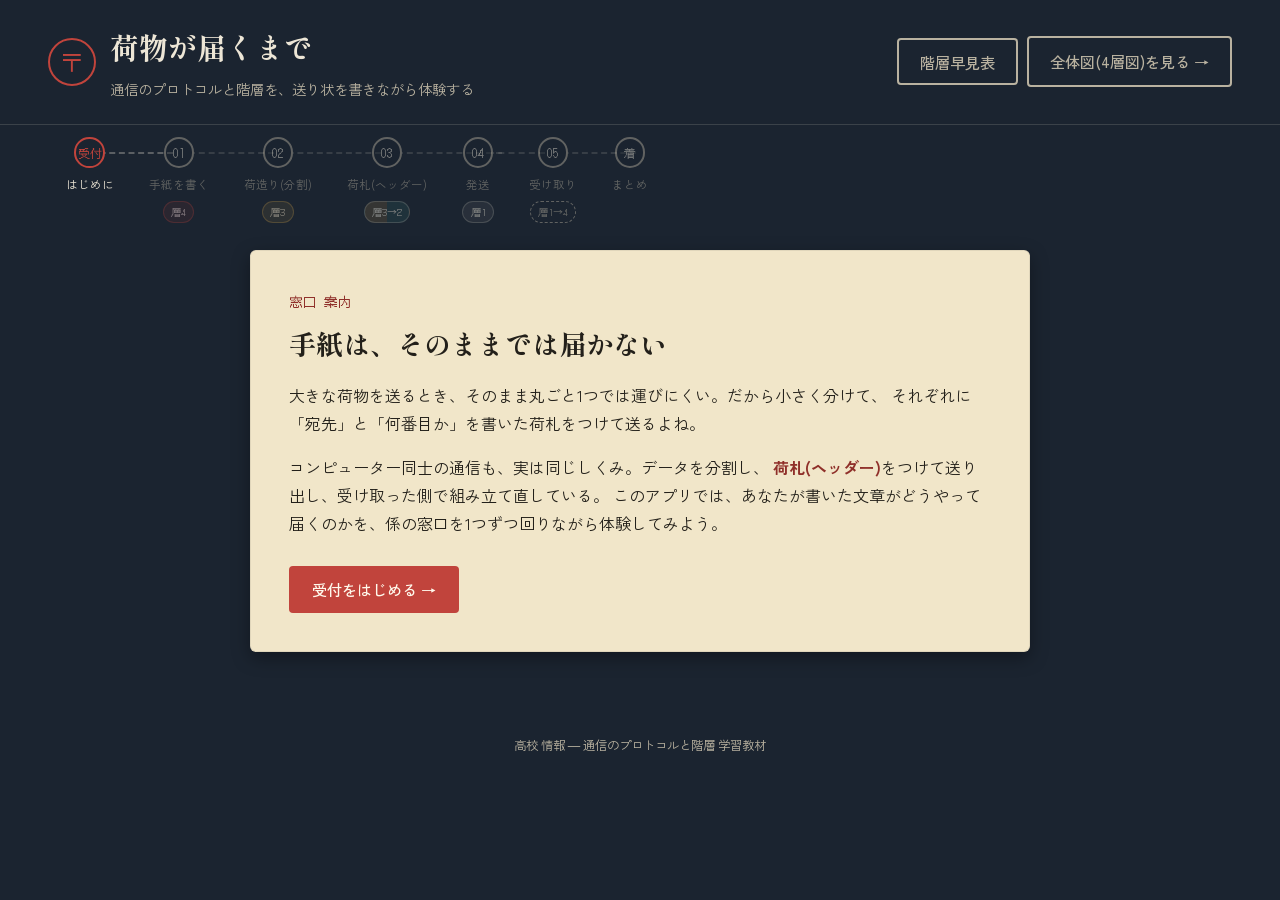
==== index.html @ 987ae879 "Add files via upload" ====
<!DOCTYPE html>
<html lang="ja">
<head>
<meta charset="UTF-8">
<meta name="viewport" content="width=device-width, initial-scale=1.0">
<title>荷物が届くまで ― 通信のプロトコルと階層</title>
<link rel="preconnect" href="https://fonts.googleapis.com">
<link rel="preconnect" href="https://fonts.gstatic.com" crossorigin>
<link href="https://fonts.googleapis.com/css2?family=Shippori+Mincho:wght@500;700&family=Zen+Kaku+Gothic+New:wght@400;500;700&family=DotGothic16&display=swap" rel="stylesheet">
<link rel="stylesheet" href="style.css">
</head>
<body>

<header class="app-header">
  <div class="app-header__title">
    <span class="app-header__mark">〒</span>
    <div>
      <h1>荷物が届くまで</h1>
      <p>通信のプロトコルと階層を、送り状を書きながら体験する</p>
    </div>
  </div>
  <div class="app-header__actions">
    <button id="layerGuideToggle" class="ghost-btn" aria-expanded="false" aria-controls="layerGuide">
      階層早見表
    </button>
    <a class="ghost-btn" href="layers.html">全体図(4層図)を見る →</a>
  </div>
</header>

<nav class="route" aria-label="学習の手順">
  <ol id="routeList">
    <li data-step="0">
      <span class="route__stamp">受付</span><span class="route__label">はじめに</span>
    </li>
    <li data-step="1">
      <span class="route__stamp">01</span><span class="route__label">手紙を書く</span>
      <span class="route__layer" data-layer="app">層4</span>
    </li>
    <li data-step="2">
      <span class="route__stamp">02</span><span class="route__label">荷造り(分割)</span>
      <span class="route__layer" data-layer="transport">層3</span>
    </li>
    <li data-step="3">
      <span class="route__stamp">03</span><span class="route__label">荷札(ヘッダー)</span>
      <span class="route__layer" data-layer="transport-network">層3→2</span>
    </li>
    <li data-step="4">
      <span class="route__stamp">04</span><span class="route__label">発送</span>
      <span class="route__layer" data-layer="physical">層1</span>
    </li>
    <li data-step="5">
      <span class="route__stamp">05</span><span class="route__label">受け取り</span>
      <span class="route__layer" data-layer="all">層1→4</span>
    </li>
    <li data-step="6">
      <span class="route__stamp">着</span><span class="route__label">まとめ</span>
    </li>
  </ol>
</nav>

<aside id="layerGuide" class="layer-guide" hidden>
  <div class="layer-guide__inner">
    <h2>階層早見表</h2>
    <p class="layer-guide__note">荷物は、内側から外側へ向かって4つの係を通っていくよ。</p>
    <ul id="layerGuideList" class="layer-guide__list">
      <li data-layer="app" class="layer-card layer-card--app">
        <span class="layer-card__no">層4</span>
        <span class="layer-card__name">アプリケーション層</span>
        <span class="layer-card__role">送りたい内容(手紙の中身)そのものを用意する</span>
      </li>
      <li data-layer="transport" class="layer-card layer-card--transport">
        <span class="layer-card__no">層3</span>
        <span class="layer-card__name">トランスポート層</span>
        <span class="layer-card__role">分割した荷物に通し番号をつけ、順序を保証する</span>
      </li>
      <li data-layer="network" class="layer-card layer-card--network">
        <span class="layer-card__no">層2</span>
        <span class="layer-card__name">インターネット層</span>
        <span class="layer-card__role">送信元・宛先のIPアドレスを荷札に書く</span>
      </li>
      <li data-layer="physical" class="layer-card layer-card--physical">
        <span class="layer-card__no">層1</span>
        <span class="layer-card__name">ネットワークインターフェース層</span>
        <span class="layer-card__role">荷札付きの荷物を電気信号・電波として実際に運ぶ</span>
      </li>
    </ul>
    <button class="ghost-btn layer-guide__close" id="layerGuideClose">閉じる</button>
  </div>
</aside>

<main id="app">

  <!-- STEP 0 : イントロ -->
  <section class="step" data-step="0">
    <div class="card card--intro">
      <p class="card__eyebrow">窓口 案内</p>
      <h2>手紙は、そのままでは届かない</h2>
      <p>
        大きな荷物を送るとき、そのまま丸ごと1つでは運びにくい。だから小さく分けて、
        それぞれに「宛先」と「何番目か」を書いた荷札をつけて送るよね。
      </p>
      <p>
        コンピューター同士の通信も、実は同じしくみ。データを分割し、
        <strong>荷札(ヘッダー)</strong>をつけて送り出し、受け取った側で組み立て直している。
        このアプリでは、あなたが書いた文章がどうやって届くのかを、係の窓口を1つずつ回りながら体験してみよう。
      </p>
      <div class="step-nav">
        <button class="primary-btn" data-goto="1">受付をはじめる →</button>
      </div>
    </div>
  </section>

  <!-- STEP 1 : 入力 -->
  <section class="step" data-step="1" hidden>
    <div class="card">
      <p class="card__eyebrow">窓口 01 <span class="layer-pill layer-pill--app">層4 アプリケーション層</span></p>
      <h2>送りたい手紙を書こう</h2>
      <p>短い文章を入力してね。この文章がこのあと分割されていくよ。</p>
      <label for="messageInput" class="field-label">送りたい内容</label>
      <textarea id="messageInput" maxlength="120" rows="3" placeholder="例:こんにちは。今日の授業、楽しみにしています。"></textarea>
      <p class="hint" id="charCount">0 文字</p>
      <div class="step-nav">
        <button class="ghost-btn" data-goto="0">← 戻る</button>
        <button class="primary-btn" id="toStep2Btn">荷造りへ進む →</button>
      </div>
    </div>
  </section>

  <!-- STEP 2 : 分割 -->
  <section class="step" data-step="2" hidden>
    <div class="card">
      <p class="card__eyebrow">窓口 02 <span class="layer-pill layer-pill--transport">層3 トランスポート層</span></p>
      <h2>荷造り ― データを分割する</h2>
      <p>
        通信できる回線にも、一度に運べる量に限りがある。だから元のデータは
        いくつかの「パケット」という小包に分けて送られる。この「分割する」作業は
        トランスポート層の仕事だよ。
      </p>
      <label for="chunkSize" class="field-label">
        1つの荷物に入れる文字数:<output id="chunkSizeVal">6</output> 文字
      </label>
      <input type="range" id="chunkSize" min="2" max="12" value="6">
      <p class="hint">数字を変えると、荷物の分け方が変わる様子を見てみよう。</p>

      <div id="originalPreview" class="original-preview" aria-live="polite"></div>
      <div id="packetGrid" class="packet-grid" aria-live="polite"></div>

      <div class="step-nav">
        <button class="ghost-btn" data-goto="1">← 戻る</button>
        <button class="primary-btn" data-goto="3">荷札をつけに進む →</button>
      </div>
    </div>
  </section>

  <!-- STEP 3 : ヘッダー付与 -->
  <section class="step" data-step="3" hidden>
    <div class="card">
      <p class="card__eyebrow">窓口 03 <span id="step3LayerBadge" class="layer-pill layer-pill--transport">層3 トランスポート層</span></p>
      <h2>荷札 ― ヘッダーをつける</h2>
      <p>
        それぞれの荷物に、内側から外側へ順番に荷札(ヘッダー)を重ねていくよ。
        荷札をつける作業も、その荷札の種類によって担当する層が変わる。
        まず<strong>トランスポート層</strong>が通し番号をつけ、次に<strong>インターネット層</strong>がIPアドレスをつける。
      </p>

      <div class="ip-fields">
        <div>
          <label for="srcIp" class="field-label">送信元IPアドレス(自分)</label>
          <input type="text" id="srcIp" value="192.168.1.10">
        </div>
        <div>
          <label for="dstIp" class="field-label">宛先IPアドレス(相手)</label>
          <input type="text" id="dstIp" value="192.168.1.20">
        </div>
      </div>

      <div class="build-demo">
        <p class="field-label">まずは1つ目の荷物で、荷札の重ね方を確認しよう</p>
        <div id="buildStage" class="build-stage"></div>
        <div class="build-controls">
          <button class="secondary-btn" id="wrapStepBtn">次の荷札をつける</button>
          <span id="buildStatus" class="hint"></span>
        </div>
      </div>

      <div id="allPacketsWrap" class="all-packets" hidden>
        <p class="field-label">残りの荷物にも、同じルールで荷札がついたよ</p>
        <div id="allPacketsGrid" class="packet-grid packet-grid--sealed"></div>
      </div>

      <div class="step-nav">
        <button class="ghost-btn" data-goto="2">← 戻る</button>
        <button class="primary-btn" id="toStep4Btn" disabled>発送窓口へ進む →</button>
      </div>
    </div>
  </section>

  <!-- STEP 4 : 送信 -->
  <section class="step" data-step="4" hidden>
    <div class="card">
      <p class="card__eyebrow">窓口 04 <span class="layer-pill layer-pill--physical">層1 ネットワークインターフェース層</span></p>
      <h2>発送 ― ネットワークへ送り出す</h2>
      <p>
        荷札のついた荷物は、ネットワークインターフェース層によって電気信号や電波として
        ケーブルや無線に乗せられる。通り道は1本とは限らず、荷物ごとに届く速さが変わることもある。
      </p>

      <label class="toggle">
        <input type="checkbox" id="shuffleToggle" checked>
        <span>実際の通信のように、届く順番をバラバラにする</span>
      </label>

      <div class="transit">
        <div class="transit__node transit__node--sender">
          <span class="transit__label">送信側</span>
          <span class="transit__ip" id="senderIpLabel">192.168.1.10</span>
        </div>
        <div class="transit__track" id="transitTrack"></div>
        <div class="transit__node transit__node--receiver">
          <span class="transit__label">受信側</span>
          <span class="transit__ip" id="receiverIpLabel">192.168.1.20</span>
        </div>
      </div>

      <p class="hint">受信側に届いた荷物は消えずに、そのままトラックの右端に残るよ。</p>
      <div id="arrivalOrderBox" class="arrival-order" hidden>
        <span class="field-label" style="margin:0;">到着した順番:</span>
        <span id="arrivalOrderText" class="arrival-order__text"></span>
      </div>

      <div class="step-nav">
        <button class="ghost-btn" data-goto="3">← 戻る</button>
        <button class="secondary-btn" id="sendBtn">荷物を送り出す</button>
        <button class="primary-btn" id="toStep5Btn" disabled>受け取り窓口へ進む →</button>
      </div>
    </div>
  </section>

  <!-- STEP 5 : 受信・復元 -->
  <section class="step" data-step="5" hidden>
    <div class="card">
      <p class="card__eyebrow">窓口 05 <span class="layer-pill layer-pill--all">層1→層4 を逆にたどる</span></p>
      <h2>受け取り ― 荷札をはがして組み立てる</h2>
      <p>
        届いた荷物は、送られてきた順とは限らない。荷札を外側からはがして中身を確かめ、
        「通し番号」を見て正しい順番に並べ替えてから、最後に中身をつなげよう。
        受け取る側は、送るときと<strong>逆の順番</strong>で層を1つずつ通っていくよ。
      </p>

      <ol class="layer-flow">
        <li class="layer-flow__item" data-layer="physical">
          <span class="layer-flow__no">①</span>
          <span class="layer-pill layer-pill--physical">層1 ネットワークインターフェース層</span>
          <span class="layer-flow__desc">電気信号・電波を受信する</span>
        </li>
        <li class="layer-flow__item" data-layer="network">
          <span class="layer-flow__no">②</span>
          <span class="layer-pill layer-pill--network">層2 インターネット層</span>
          <span class="layer-flow__desc">荷札をはがしてIPアドレスを確認する(自分宛か確かめる)</span>
        </li>
        <li class="layer-flow__item" data-layer="transport">
          <span class="layer-flow__no">③</span>
          <span class="layer-pill layer-pill--transport">層3 トランスポート層</span>
          <span class="layer-flow__desc">荷札をはがして通し番号を確認し、正しい順に並べ替える</span>
        </li>
        <li class="layer-flow__item" data-layer="app">
          <span class="layer-flow__no">④</span>
          <span class="layer-pill layer-pill--app">層4 アプリケーション層</span>
          <span class="layer-flow__desc">中身のデータを受け取る</span>
        </li>
      </ol>

      <p class="hint">荷物をクリックすると、荷札が1枚ずつはがれていくよ(②→③の順)。</p>

      <div id="inboxGrid" class="packet-grid packet-grid--inbox"></div>

      <div class="step-nav step-nav--wrap">
        <button class="ghost-btn" data-goto="4">← 戻る</button>
        <button class="secondary-btn" id="peelAllBtn">全部の荷札をはがす</button>
        <button class="secondary-btn" id="sortBtn" disabled>通し番号順に並べ替える</button>
      </div>
      <p class="hint">
        「通し番号順に並べ替える」のは
        <span class="layer-pill layer-pill--transport">層3 トランスポート層</span>
        の仕事だよ。
      </p>

      <div id="reassembled" class="reassembled" hidden>
        <p class="field-label">組み立てられた内容</p>
        <p id="reassembledText" class="reassembled__text"></p>
        <p id="reassembledCheck" class="reassembled__check"></p>
      </div>

      <div class="step-nav">
        <button class="primary-btn" id="toStep6Btn" disabled>まとめへ進む →</button>
      </div>
    </div>
  </section>

  <!-- STEP 6 : まとめ・クイズ -->
  <section class="step" data-step="6" hidden>
    <div class="card">
      <p class="card__eyebrow">窓口 着</p>
      <h2>まとめ ― 階層の役割をふりかえる</h2>

      <table class="summary-table">
        <thead>
          <tr><th>層</th><th>名前</th><th>この体験での役割</th></tr>
        </thead>
        <tbody>
          <tr><td>層4</td><td>アプリケーション層</td><td>送りたい内容そのものを用意する</td></tr>
          <tr><td>層3</td><td>トランスポート層</td><td>分割した荷物に通し番号をつけ、順序を保証する</td></tr>
          <tr><td>層2</td><td>インターネット層</td><td>送信元・宛先のIPアドレスを荷札に書く</td></tr>
          <tr><td>層1</td><td>ネットワークインターフェース層</td><td>荷札付きの荷物を電気信号・電波として実際に運ぶ</td></tr>
        </tbody>
      </table>

      <h3 class="quiz-heading">確認クイズ</h3>
      <div id="quiz" class="quiz"></div>
      <p id="quizScore" class="hint"></p>

      <div class="step-nav">
        <button class="ghost-btn" data-goto="0" id="restartBtn">もう一度はじめから体験する</button>
      </div>
    </div>
  </section>

</main>

<footer class="app-footer">
  <p>高校 情報 ― 通信のプロトコルと階層 学習教材</p>
</footer>

<script src="script.js"></script>
</body>
</html>
---- style.css ----
/* ===========================================================
   トークン
   =========================================================== */
:root {
  --bg-void: #1b2430;
  --bg-void-soft: #232f3f;
  --surface-paper: #f1e6c9;
  --surface-paper-dim: #e6d8b3;
  --ink: #23201a;
  --ink-soft: #5b5140;
  --accent-stamp: #c1443c;
  --accent-stamp-dark: #8f2f29;
  --accent-teal: #3e8e82;
  --accent-teal-dark: #2b655c;
  --accent-gold: #d2a44c;
  --text-light: #ede6d6;
  --text-light-dim: #b9b2a0;

  --font-display: "Shippori Mincho", serif;
  --font-body: "Zen Kaku Gothic New", sans-serif;
  --font-data: "DotGothic16", monospace;

  --radius-paper: 6px;
  --shadow-paper: 0 6px 18px rgba(0, 0, 0, 0.35);
}

@media (prefers-reduced-motion: reduce) {
  *, *::before, *::after {
    animation-duration: 0.001ms !important;
    animation-iteration-count: 1 !important;
    transition-duration: 0.001ms !important;
  }
}

* { box-sizing: border-box; }

html, body {
  margin: 0;
  padding: 0;
  background: var(--bg-void);
  color: var(--text-light);
  font-family: var(--font-body);
  line-height: 1.75;
}

h1, h2, h3 {
  font-family: var(--font-display);
  font-weight: 700;
  margin: 0 0 0.5em;
  color: var(--ink);
}

p { margin: 0 0 1em; }

button {
  font-family: var(--font-body);
  cursor: pointer;
}

button:focus-visible,
input:focus-visible,
textarea:focus-visible,
a:focus-visible {
  outline: 3px solid var(--accent-gold);
  outline-offset: 2px;
}

/* ===========================================================
   ヘッダー
   =========================================================== */
.app-header {
  display: flex;
  align-items: center;
  justify-content: space-between;
  gap: 1rem;
  padding: 1.4rem clamp(1rem, 4vw, 3rem);
  border-bottom: 1px solid rgba(237, 230, 214, 0.15);
}

.app-header__title {
  display: flex;
  align-items: center;
  gap: 0.9rem;
}

.app-header__mark {
  display: grid;
  place-items: center;
  width: 3rem;
  height: 3rem;
  border: 2px solid var(--accent-stamp);
  border-radius: 50%;
  color: var(--accent-stamp);
  font-size: 1.5rem;
  font-family: var(--font-display);
  flex-shrink: 0;
}

.app-header h1 {
  color: var(--text-light);
  font-size: clamp(1.3rem, 2.6vw, 1.8rem);
  margin: 0;
}

.app-header__title p {
  margin: 0.2rem 0 0;
  color: var(--text-light-dim);
  font-size: 0.9rem;
}

/* ===========================================================
   ルート(進行状況)
   =========================================================== */
.route {
  padding: 0.8rem clamp(1rem, 4vw, 3rem) 1.2rem;
  overflow-x: auto;
}

.route ol {
  display: flex;
  list-style: none;
  margin: 0;
  padding: 0;
  gap: 0;
  min-width: max-content;
  position: relative;
}

.route li {
  display: flex;
  flex-direction: column;
  align-items: center;
  gap: 0.4rem;
  padding: 0 1.1rem;
  position: relative;
  opacity: 0.45;
}

.route li:not(:last-child)::after {
  content: "";
  position: absolute;
  top: 0.9rem;
  left: 50%;
  width: 100%;
  border-top: 2px dashed rgba(237, 230, 214, 0.3);
  z-index: 0;
}

.route li.is-current,
.route li.is-done {
  opacity: 1;
}

.route__stamp {
  display: grid;
  place-items: center;
  width: 1.9rem;
  height: 1.9rem;
  border-radius: 50%;
  border: 2px solid var(--text-light-dim);
  font-family: var(--font-data);
  font-size: 0.75rem;
  background: var(--bg-void);
  z-index: 1;
}

.route li.is-current .route__stamp {
  border-color: var(--accent-stamp);
  color: var(--accent-stamp);
}

.route li.is-done .route__stamp {
  border-color: var(--accent-teal);
  color: var(--accent-teal);
  background: var(--bg-void-soft);
}

.route__label {
  font-size: 0.72rem;
  white-space: nowrap;
  color: var(--text-light-dim);
}

.route li.is-current .route__label { color: var(--text-light); }

/* 窓口 ⇔ 層 の対応ピル(進行状況バー用) */
.route__layer {
  font-family: var(--font-data);
  font-size: 0.62rem;
  padding: 0.1rem 0.45rem;
  border-radius: 999px;
  white-space: nowrap;
  border: 1px solid transparent;
  z-index: 1;
}

.route__layer[data-layer="app"] {
  background: rgba(193, 68, 60, 0.22);
  border-color: rgba(193, 68, 60, 0.6);
  color: #f3d3d0;
}
.route__layer[data-layer="transport"] {
  background: rgba(210, 164, 76, 0.22);
  border-color: rgba(210, 164, 76, 0.6);
  color: #f6e6c6;
}
.route__layer[data-layer="network"] {
  background: rgba(62, 142, 130, 0.25);
  border-color: rgba(62, 142, 130, 0.6);
  color: #cfe9e3;
}
.route__layer[data-layer="physical"] {
  background: rgba(237, 230, 214, 0.14);
  border-color: rgba(237, 230, 214, 0.4);
  color: var(--text-light);
}
.route__layer[data-layer="transport-network"] {
  background: linear-gradient(90deg, rgba(210, 164, 76, 0.32) 50%, rgba(62, 142, 130, 0.32) 50%);
  border-color: rgba(237, 230, 214, 0.4);
  color: var(--text-light);
}
.route__layer[data-layer="all"] {
  background: transparent;
  border: 1px dashed var(--text-light-dim);
  color: var(--text-light-dim);
}

/* ===========================================================
   カード(紙)
   =========================================================== */
main { padding: 0.5rem clamp(1rem, 4vw, 3rem) 4rem; }

.card {
  background: var(--surface-paper);
  color: var(--ink);
  border-radius: var(--radius-paper);
  box-shadow: var(--shadow-paper);
  padding: clamp(1.4rem, 4vw, 2.4rem);
  max-width: 780px;
  margin: 0 auto;
  border: 1px solid rgba(35, 32, 26, 0.08);
}

.card--intro { text-align: left; }

.card__eyebrow {
  font-family: var(--font-data);
  color: var(--accent-stamp-dark);
  font-size: 0.85rem;
  margin-bottom: 0.4rem;
  display: flex;
  align-items: center;
  gap: 0.6rem;
  flex-wrap: wrap;
}

/* 層バッジ(紙のカード上で使う、はっきりした色) */
.layer-pill {
  display: inline-flex;
  align-items: center;
  font-family: var(--font-data);
  font-size: 0.7rem;
  padding: 0.2rem 0.6rem;
  border-radius: 999px;
  color: #fff9ec;
  white-space: nowrap;
}

.layer-pill--app { background: var(--accent-stamp-dark); }
.layer-pill--transport { background: var(--accent-gold); color: var(--ink); }
.layer-pill--network { background: var(--accent-teal-dark); }
.layer-pill--physical { background: var(--ink-soft); }
.layer-pill--all {
  background: transparent;
  border: 1.5px dashed var(--ink-soft);
  color: var(--ink-soft);
}

.card h2 { font-size: clamp(1.3rem, 3vw, 1.7rem); }

.card strong { color: var(--accent-stamp-dark); }

/* ===========================================================
   フォーム部品
   =========================================================== */
.field-label {
  display: block;
  font-weight: 500;
  margin: 1.1rem 0 0.4rem;
}

textarea, input[type="text"] {
  width: 100%;
  font-family: var(--font-body);
  font-size: 1rem;
  padding: 0.7rem 0.9rem;
  border-radius: 4px;
  border: 1.5px solid var(--ink-soft);
  background: #fffdf6;
  color: var(--ink);
  resize: vertical;
}

input[type="range"] {
  width: 100%;
  accent-color: var(--accent-stamp);
}

.hint {
  font-size: 0.85rem;
  color: var(--ink-soft);
  margin: 0.4rem 0 0;
}

.ip-fields {
  display: grid;
  grid-template-columns: 1fr 1fr;
  gap: 1rem;
}

@media (max-width: 560px) {
  .ip-fields { grid-template-columns: 1fr; }
}

.toggle {
  display: flex;
  align-items: center;
  gap: 0.6rem;
  font-size: 0.95rem;
  margin: 1rem 0;
  cursor: pointer;
}

.toggle input { width: 1.15rem; height: 1.15rem; accent-color: var(--accent-teal); }

/* ===========================================================
   ボタン
   =========================================================== */
.step-nav {
  display: flex;
  gap: 0.7rem;
  margin-top: 1.8rem;
  flex-wrap: wrap;
}

.step-nav--wrap { margin-top: 1.2rem; }

.primary-btn, .secondary-btn, .ghost-btn {
  border-radius: 4px;
  padding: 0.65rem 1.3rem;
  font-size: 0.95rem;
  font-weight: 500;
  border: 2px solid transparent;
  transition: transform 0.12s ease, background 0.15s ease;
}

.primary-btn {
  background: var(--accent-stamp);
  color: #fff9ec;
}
.primary-btn:hover:not(:disabled) { background: var(--accent-stamp-dark); }

.secondary-btn {
  background: var(--accent-teal);
  color: #fff9ec;
}
.secondary-btn:hover:not(:disabled) { background: var(--accent-teal-dark); }

.ghost-btn {
  background: transparent;
  border-color: currentColor;
  color: var(--ink-soft);
}
.card .ghost-btn { color: var(--ink-soft); }
.app-header__actions {
  display: flex;
  align-items: center;
  gap: 0.6rem;
  flex-wrap: wrap;
}

a.ghost-btn {
  display: inline-block;
  text-decoration: none;
}

.app-header .ghost-btn { color: var(--text-light-dim); }
.ghost-btn:hover { color: var(--ink); border-color: var(--ink); }

button:disabled {
  opacity: 0.4;
  cursor: not-allowed;
}

button:active:not(:disabled) { transform: translateY(1px); }

/* ===========================================================
   分割プレビュー
   =========================================================== */
.original-preview {
  font-family: var(--font-data);
  background: #fffdf6;
  border: 1.5px dashed var(--ink-soft);
  border-radius: 4px;
  padding: 0.8rem;
  margin: 1rem 0;
  word-break: break-all;
  font-size: 1.05rem;
}

.packet-grid {
  display: flex;
  flex-wrap: wrap;
  gap: 0.8rem;
  margin: 1rem 0;
}

.packet-chip {
  font-family: var(--font-data);
  background: #fffdf6;
  border: 1.5px solid var(--accent-teal-dark);
  color: var(--ink);
  border-radius: 4px;
  padding: 0.5rem 0.7rem;
  font-size: 0.95rem;
  min-width: 3.5rem;
  text-align: center;
  position: relative;
}

.packet-chip__no {
  display: block;
  font-size: 0.68rem;
  color: var(--accent-teal-dark);
  margin-bottom: 0.2rem;
}

/* ===========================================================
   荷札(ヘッダー)の入れ子構造
   =========================================================== */
.parcel {
  border-radius: 6px;
  padding: 0.8rem;
  position: relative;
  transition: padding 0.25s ease, background 0.25s ease;
}

.parcel__tag {
  display: inline-block;
  font-family: var(--font-data);
  font-size: 0.72rem;
  padding: 0.15rem 0.5rem;
  border-radius: 3px;
  margin-bottom: 0.4rem;
  color: #fff9ec;
}

.parcel__body { font-size: 0.9rem; }

.parcel--network {
  background: #d9e6e4;
  border: 2px dashed var(--accent-teal-dark);
}
.parcel--network > .parcel__tag { background: var(--accent-teal-dark); }

.parcel--transport {
  background: #ecdcc2;
  border: 2px dashed var(--accent-gold);
  margin-top: 0.5rem;
}
.parcel--transport > .parcel__tag { background: var(--accent-gold); color: var(--ink); }

.parcel--data {
  background: #fffdf6;
  border: 2px solid var(--accent-stamp-dark);
  margin-top: 0.5rem;
  font-family: var(--font-data);
  clip-path: polygon(
    0 8px, 8px 0, calc(100% - 8px) 0, 100% 8px,
    100% calc(100% - 8px), calc(100% - 8px) 100%,
    8px 100%, 0 calc(100% - 8px)
  );
}
.parcel--data > .parcel__tag { background: var(--accent-stamp-dark); }

.build-stage { max-width: 320px; }

.build-controls {
  display: flex;
  align-items: center;
  gap: 0.9rem;
  margin-top: 0.8rem;
  flex-wrap: wrap;
}

.all-packets { margin-top: 1.6rem; }

.packet-grid--sealed .parcel { max-width: 220px; }

/* ===========================================================
   送信アニメーション(発送窓口)
   =========================================================== */
.transit {
  display: grid;
  grid-template-columns: auto 1fr auto;
  align-items: center;
  gap: 0.8rem;
  margin: 1.4rem 0;
}

.transit__node {
  display: flex;
  flex-direction: column;
  align-items: center;
  gap: 0.2rem;
  font-size: 0.8rem;
  color: var(--ink-soft);
}

.transit__label { font-weight: 700; color: var(--ink); }
.transit__ip { font-family: var(--font-data); }

.transit__track {
  position: relative;
  height: 90px;
  background: repeating-linear-gradient(
    to right, transparent 0 14px, rgba(35,32,26,0.15) 14px 16px
  );
  border-top: 2px solid var(--ink-soft);
  border-bottom: 2px solid var(--ink-soft);
  overflow: hidden;
  border-radius: 4px;
}

.envelope {
  position: absolute;
  top: 50%;
  left: 0;
  width: 42px;
  height: 28px;
  transform: translate(-46px, -50%);
  background: var(--accent-stamp);
  border-radius: 3px;
  font-family: var(--font-data);
  color: #fff9ec;
  font-size: 0.58rem;
  line-height: 1.15;
  display: grid;
  place-items: center;
  text-align: center;
  white-space: pre;
}

.envelope.is-flying {
  animation-name: flyAcross;
  animation-timing-function: linear;
  animation-fill-mode: forwards;
}

.envelope.has-arrived {
  background: var(--accent-teal-dark);
  box-shadow: 0 0 0 2px var(--accent-gold);
  z-index: 2;
}

@keyframes flyAcross {
  from { left: 0; }
  to { left: 100%; }
}

/* ===========================================================
   層の流れ図(受け取り窓口の案内)
   =========================================================== */
.layer-flow {
  list-style: none;
  margin: 1rem 0;
  padding: 0;
  display: flex;
  flex-direction: column;
  gap: 0.55rem;
  border-left: 3px dashed var(--ink-soft);
  padding-left: 1rem;
}

.layer-flow__item {
  display: flex;
  align-items: center;
  gap: 0.6rem;
  flex-wrap: wrap;
  font-size: 0.88rem;
}

.layer-flow__no {
  font-family: var(--font-data);
  color: var(--ink-soft);
  flex-shrink: 0;
}

.layer-flow__desc { color: var(--ink-soft); }

/* ===========================================================
   到着順の記録(発送窓口)
   =========================================================== */
.arrival-order {
  margin-top: 0.6rem;
  font-size: 0.85rem;
}

.arrival-order__text {
  font-family: var(--font-data);
  color: var(--ink-soft);
  margin-left: 0.4rem;
}

/* ===========================================================
   受信トレイ(受け取り窓口)
   =========================================================== */
.packet-grid--inbox .inbox-item {
  flex: 1 1 210px;
  max-width: 240px;
}

.packet-grid--inbox .parcel {
  cursor: pointer;
}

.parcel--sealed {
  background: var(--bg-void-soft);
  border: 2px solid var(--text-light-dim);
  color: var(--text-light);
  display: grid;
  place-items: center;
  min-height: 70px;
  font-family: var(--font-data);
}

.parcel--sealed .parcel__tag {
  background: var(--text-light-dim);
  color: var(--ink);
}

.reassembled {
  margin-top: 1.6rem;
  padding: 1rem;
  background: #fffdf6;
  border: 1.5px dashed var(--accent-stamp-dark);
  border-radius: 4px;
}

.reassembled__text {
  font-family: var(--font-data);
  font-size: 1.1rem;
  word-break: break-all;
}

.reassembled__check { font-weight: 700; }
.reassembled__check.is-ok { color: var(--accent-teal-dark); }
.reassembled__check.is-ng { color: var(--accent-stamp-dark); }

/* ===========================================================
   まとめ・クイズ
   =========================================================== */
.summary-table {
  width: 100%;
  border-collapse: collapse;
  margin: 1rem 0 1.8rem;
  font-size: 0.9rem;
}

.summary-table th, .summary-table td {
  border-bottom: 1px solid rgba(35, 32, 26, 0.2);
  padding: 0.6rem 0.5rem;
  text-align: left;
}

.summary-table th { font-family: var(--font-data); color: var(--ink-soft); }

.quiz-heading { margin-top: 0.5rem; }

.quiz-item {
  margin-bottom: 1.6rem;
  padding-bottom: 1.2rem;
  border-bottom: 1px dashed rgba(35, 32, 26, 0.2);
}

.quiz-item p { font-weight: 500; }

.quiz-options {
  display: flex;
  flex-direction: column;
  gap: 0.5rem;
}

.quiz-option {
  text-align: left;
  background: #fffdf6;
  border: 1.5px solid var(--ink-soft);
  border-radius: 4px;
  padding: 0.6rem 0.8rem;
  color: var(--ink);
}

.quiz-option:hover:not(:disabled) { border-color: var(--accent-stamp); }
.quiz-option.is-correct { background: #dcefe9; border-color: var(--accent-teal-dark); }
.quiz-option.is-wrong { background: #f4dcd9; border-color: var(--accent-stamp-dark); }

.quiz-feedback {
  margin-top: 0.5rem;
  font-size: 0.9rem;
}

/* ===========================================================
   階層早見表(ドロワー)
   =========================================================== */
.layer-guide {
  position: fixed;
  top: 0;
  right: 0;
  height: 100vh;
  width: min(320px, 88vw);
  background: var(--bg-void-soft);
  border-left: 1px solid rgba(237, 230, 214, 0.2);
  box-shadow: -8px 0 24px rgba(0, 0, 0, 0.4);
  z-index: 20;
  overflow-y: auto;
}

.layer-guide__inner { padding: 1.4rem; }
.layer-guide h2 { color: var(--text-light); font-size: 1.2rem; }
.layer-guide__note { color: var(--text-light-dim); font-size: 0.85rem; }

.layer-guide__list {
  list-style: none;
  padding: 0;
  margin: 1rem 0;
  display: flex;
  flex-direction: column;
  gap: 0.7rem;
}

.layer-card {
  border-radius: 5px;
  padding: 0.7rem 0.8rem;
  display: flex;
  flex-direction: column;
  gap: 0.15rem;
  border: 2px solid transparent;
  transition: border-color 0.2s ease, transform 0.2s ease;
}

.layer-card__no {
  font-family: var(--font-data);
  font-size: 0.72rem;
  color: var(--text-light-dim);
}

.layer-card__name { font-weight: 700; color: var(--text-light); }
.layer-card__role { font-size: 0.82rem; color: var(--text-light-dim); }

.layer-card--app { background: rgba(193, 68, 60, 0.18); }
.layer-card--transport { background: rgba(210, 164, 76, 0.18); }
.layer-card--network { background: rgba(62, 142, 130, 0.18); }
.layer-card--physical { background: rgba(237, 230, 214, 0.1); }

.layer-card.is-active {
  border-color: var(--accent-gold);
  transform: translateX(-4px);
}

.layer-guide__close { margin-top: 0.5rem; }

/* ===========================================================
   フッター
   =========================================================== */
.app-footer {
  text-align: center;
  padding: 1.2rem;
  color: var(--text-light-dim);
  font-size: 0.78rem;
}

/* step の表示切替 */
.step[hidden] { display: none; }
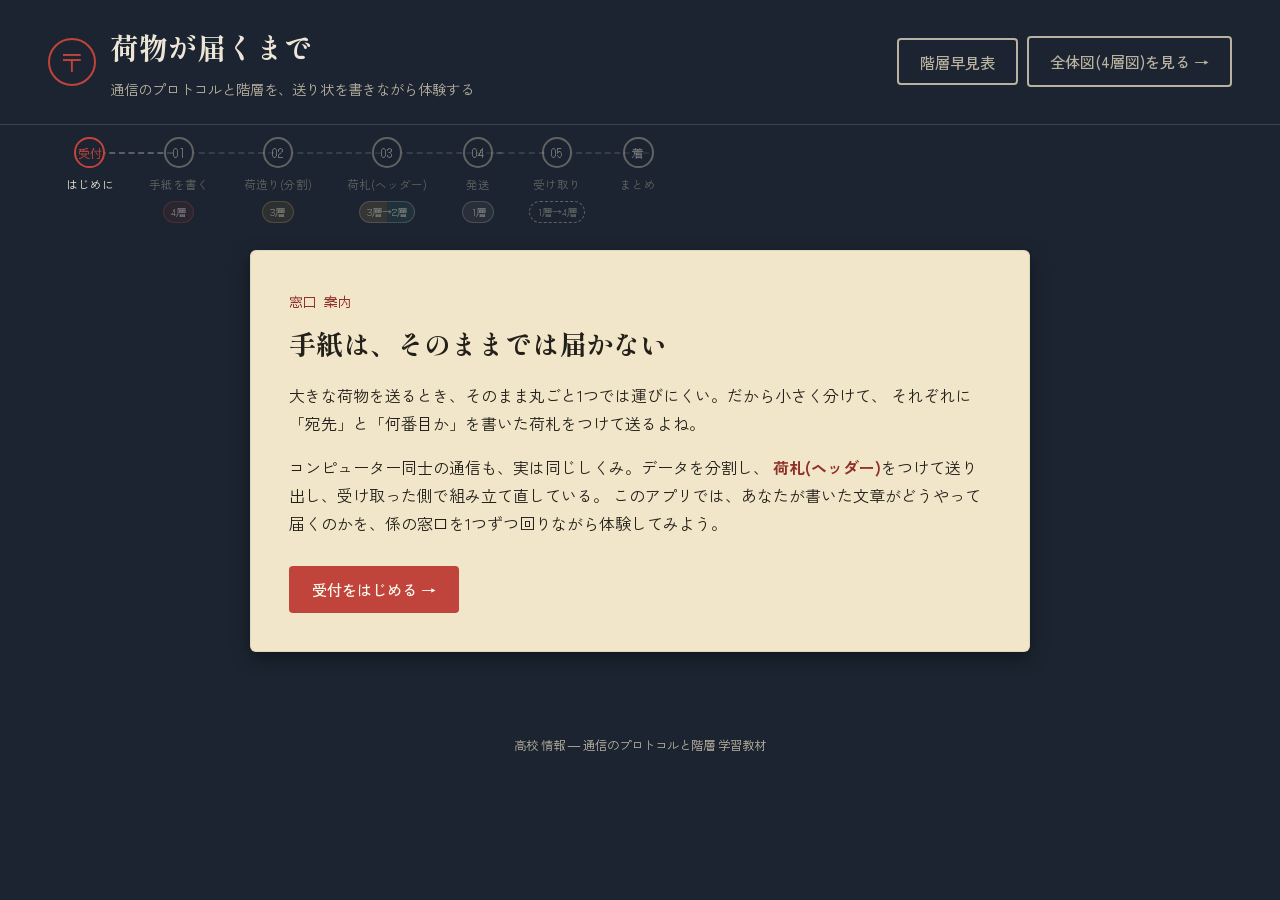
==== commit 096a26c2: "Add files via upload" ====
--- a/index.html
+++ b/index.html
@@ -34,23 +34,23 @@
     </li>
     <li data-step="1">
       <span class="route__stamp">01</span><span class="route__label">手紙を書く</span>
-      <span class="route__layer" data-layer="app">層4</span>
+      <span class="route__layer" data-layer="app">4層</span>
     </li>
     <li data-step="2">
       <span class="route__stamp">02</span><span class="route__label">荷造り(分割)</span>
-      <span class="route__layer" data-layer="transport">層3</span>
+      <span class="route__layer" data-layer="transport">3層</span>
     </li>
     <li data-step="3">
       <span class="route__stamp">03</span><span class="route__label">荷札(ヘッダー)</span>
-      <span class="route__layer" data-layer="transport-network">層3→2</span>
+      <span class="route__layer" data-layer="transport-network">3層→2層</span>
     </li>
     <li data-step="4">
       <span class="route__stamp">04</span><span class="route__label">発送</span>
-      <span class="route__layer" data-layer="physical">層1</span>
+      <span class="route__layer" data-layer="physical">1層</span>
     </li>
     <li data-step="5">
       <span class="route__stamp">05</span><span class="route__label">受け取り</span>
-      <span class="route__layer" data-layer="all">層1→4</span>
+      <span class="route__layer" data-layer="all">1層→4層</span>
     </li>
     <li data-step="6">
       <span class="route__stamp">着</span><span class="route__label">まとめ</span>
@@ -64,22 +64,22 @@
     <p class="layer-guide__note">荷物は、内側から外側へ向かって4つの係を通っていくよ。</p>
     <ul id="layerGuideList" class="layer-guide__list">
       <li data-layer="app" class="layer-card layer-card--app">
-        <span class="layer-card__no">層4</span>
+        <span class="layer-card__no">4層</span>
         <span class="layer-card__name">アプリケーション層</span>
         <span class="layer-card__role">送りたい内容(手紙の中身)そのものを用意する</span>
       </li>
       <li data-layer="transport" class="layer-card layer-card--transport">
-        <span class="layer-card__no">層3</span>
+        <span class="layer-card__no">3層</span>
         <span class="layer-card__name">トランスポート層</span>
         <span class="layer-card__role">分割した荷物に通し番号をつけ、順序を保証する</span>
       </li>
       <li data-layer="network" class="layer-card layer-card--network">
-        <span class="layer-card__no">層2</span>
+        <span class="layer-card__no">2層</span>
         <span class="layer-card__name">インターネット層</span>
         <span class="layer-card__role">送信元・宛先のIPアドレスを荷札に書く</span>
       </li>
       <li data-layer="physical" class="layer-card layer-card--physical">
-        <span class="layer-card__no">層1</span>
+        <span class="layer-card__no">1層</span>
         <span class="layer-card__name">ネットワークインターフェース層</span>
         <span class="layer-card__role">荷札付きの荷物を電気信号・電波として実際に運ぶ</span>
       </li>
@@ -113,7 +113,7 @@
   <!-- STEP 1 : 入力 -->
   <section class="step" data-step="1" hidden>
     <div class="card">
-      <p class="card__eyebrow">窓口 01 <span class="layer-pill layer-pill--app">層4 アプリケーション層</span></p>
+      <p class="card__eyebrow">窓口 01 <span class="layer-pill layer-pill--app">4層 アプリケーション層</span></p>
       <h2>送りたい手紙を書こう</h2>
       <p>短い文章を入力してね。この文章がこのあと分割されていくよ。</p>
       <label for="messageInput" class="field-label">送りたい内容</label>
@@ -129,7 +129,7 @@
   <!-- STEP 2 : 分割 -->
   <section class="step" data-step="2" hidden>
     <div class="card">
-      <p class="card__eyebrow">窓口 02 <span class="layer-pill layer-pill--transport">層3 トランスポート層</span></p>
+      <p class="card__eyebrow">窓口 02 <span class="layer-pill layer-pill--transport">3層 トランスポート層</span></p>
       <h2>荷造り ― データを分割する</h2>
       <p>
         通信できる回線にも、一度に運べる量に限りがある。だから元のデータは
@@ -155,7 +155,7 @@
   <!-- STEP 3 : ヘッダー付与 -->
   <section class="step" data-step="3" hidden>
     <div class="card">
-      <p class="card__eyebrow">窓口 03 <span id="step3LayerBadge" class="layer-pill layer-pill--transport">層3 トランスポート層</span></p>
+      <p class="card__eyebrow">窓口 03 <span id="step3LayerBadge" class="layer-pill layer-pill--transport">3層 トランスポート層</span></p>
       <h2>荷札 ― ヘッダーをつける</h2>
       <p>
         それぞれの荷物に、内側から外側へ順番に荷札(ヘッダー)を重ねていくよ。
@@ -198,7 +198,7 @@
   <!-- STEP 4 : 送信 -->
   <section class="step" data-step="4" hidden>
     <div class="card">
-      <p class="card__eyebrow">窓口 04 <span class="layer-pill layer-pill--physical">層1 ネットワークインターフェース層</span></p>
+      <p class="card__eyebrow">窓口 04 <span class="layer-pill layer-pill--physical">1層 ネットワークインターフェース層</span></p>
       <h2>発送 ― ネットワークへ送り出す</h2>
       <p>
         荷札のついた荷物は、ネットワークインターフェース層によって電気信号や電波として
@@ -239,7 +239,7 @@
   <!-- STEP 5 : 受信・復元 -->
   <section class="step" data-step="5" hidden>
     <div class="card">
-      <p class="card__eyebrow">窓口 05 <span class="layer-pill layer-pill--all">層1→層4 を逆にたどる</span></p>
+      <p class="card__eyebrow">窓口 05 <span class="layer-pill layer-pill--all">1層→4層 を逆にたどる</span></p>
       <h2>受け取り ― 荷札をはがして組み立てる</h2>
       <p>
         届いた荷物は、送られてきた順とは限らない。荷札を外側からはがして中身を確かめ、
@@ -250,22 +250,22 @@
       <ol class="layer-flow">
         <li class="layer-flow__item" data-layer="physical">
           <span class="layer-flow__no">①</span>
-          <span class="layer-pill layer-pill--physical">層1 ネットワークインターフェース層</span>
+          <span class="layer-pill layer-pill--physical">1層 ネットワークインターフェース層</span>
           <span class="layer-flow__desc">電気信号・電波を受信する</span>
         </li>
         <li class="layer-flow__item" data-layer="network">
           <span class="layer-flow__no">②</span>
-          <span class="layer-pill layer-pill--network">層2 インターネット層</span>
+          <span class="layer-pill layer-pill--network">2層 インターネット層</span>
           <span class="layer-flow__desc">荷札をはがしてIPアドレスを確認する(自分宛か確かめる)</span>
         </li>
         <li class="layer-flow__item" data-layer="transport">
           <span class="layer-flow__no">③</span>
-          <span class="layer-pill layer-pill--transport">層3 トランスポート層</span>
+          <span class="layer-pill layer-pill--transport">3層 トランスポート層</span>
           <span class="layer-flow__desc">荷札をはがして通し番号を確認し、正しい順に並べ替える</span>
         </li>
         <li class="layer-flow__item" data-layer="app">
           <span class="layer-flow__no">④</span>
-          <span class="layer-pill layer-pill--app">層4 アプリケーション層</span>
+          <span class="layer-pill layer-pill--app">4層 アプリケーション層</span>
           <span class="layer-flow__desc">中身のデータを受け取る</span>
         </li>
       </ol>
@@ -281,7 +281,7 @@
       </div>
       <p class="hint">
         「通し番号順に並べ替える」のは
-        <span class="layer-pill layer-pill--transport">層3 トランスポート層</span>
+        <span class="layer-pill layer-pill--transport">3層 トランスポート層</span>
         の仕事だよ。
       </p>
 
@@ -308,10 +308,10 @@
           <tr><th>層</th><th>名前</th><th>この体験での役割</th></tr>
         </thead>
         <tbody>
-          <tr><td>層4</td><td>アプリケーション層</td><td>送りたい内容そのものを用意する</td></tr>
-          <tr><td>層3</td><td>トランスポート層</td><td>分割した荷物に通し番号をつけ、順序を保証する</td></tr>
-          <tr><td>層2</td><td>インターネット層</td><td>送信元・宛先のIPアドレスを荷札に書く</td></tr>
-          <tr><td>層1</td><td>ネットワークインターフェース層</td><td>荷札付きの荷物を電気信号・電波として実際に運ぶ</td></tr>
+          <tr><td>4層</td><td>アプリケーション層</td><td>送りたい内容そのものを用意する</td></tr>
+          <tr><td>3層</td><td>トランスポート層</td><td>分割した荷物に通し番号をつけ、順序を保証する</td></tr>
+          <tr><td>2層</td><td>インターネット層</td><td>送信元・宛先のIPアドレスを荷札に書く</td></tr>
+          <tr><td>1層</td><td>ネットワークインターフェース層</td><td>荷札付きの荷物を電気信号・電波として実際に運ぶ</td></tr>
         </tbody>
       </table>
 
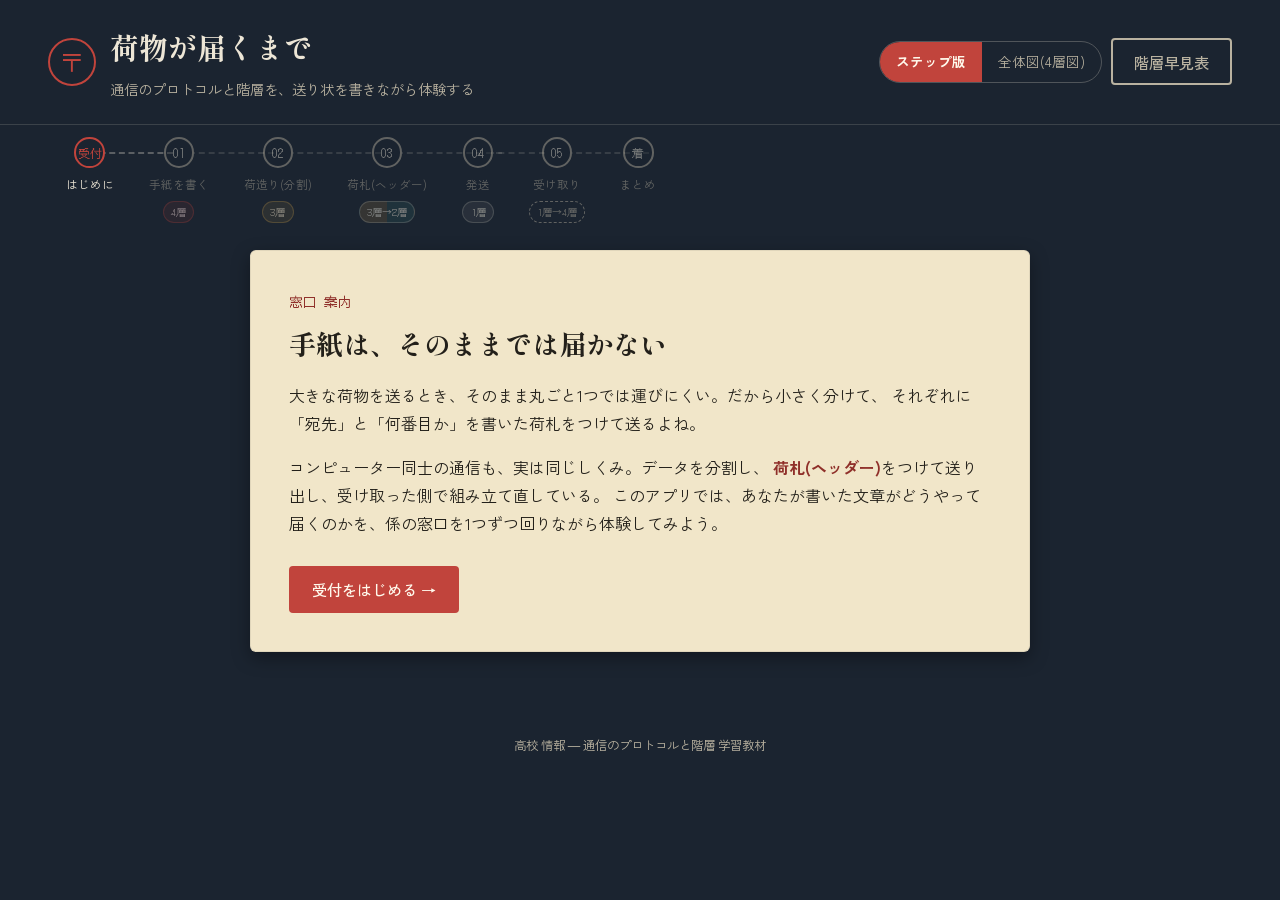
==== commit 778e01d3: "Add files via upload" ====
--- a/index.html
+++ b/index.html
@@ -20,10 +20,13 @@
     </div>
   </div>
   <div class="app-header__actions">
+    <nav class="page-tabs" aria-label="ページ切り替え">
+      <span class="page-tabs__item is-active" aria-current="page">ステップ版</span>
+      <a class="page-tabs__item" href="layers.html">全体図(4層図)</a>
+    </nav>
     <button id="layerGuideToggle" class="ghost-btn" aria-expanded="false" aria-controls="layerGuide">
       階層早見表
     </button>
-    <a class="ghost-btn" href="layers.html">全体図(4層図)を見る →</a>
   </div>
 </header>
 
--- a/style.css
+++ b/style.css
@@ -379,6 +379,34 @@
   flex-wrap: wrap;
 }
 
+/* ページ切り替えタブ(ステップ版 ⇔ 全体図)。両ページ共通。 */
+.page-tabs {
+  display: inline-flex;
+  border: 1.5px solid rgba(237, 230, 214, 0.25);
+  border-radius: 999px;
+  overflow: hidden;
+}
+
+.page-tabs__item {
+  padding: 0.5rem 1rem;
+  font-size: 0.85rem;
+  color: var(--text-light-dim);
+  text-decoration: none;
+  white-space: nowrap;
+  transition: background 0.15s ease, color 0.15s ease;
+}
+
+a.page-tabs__item:hover {
+  color: var(--text-light);
+  background: rgba(237, 230, 214, 0.08);
+}
+
+.page-tabs__item.is-active {
+  background: var(--accent-stamp);
+  color: #fff9ec;
+  font-weight: 700;
+}
+
 a.ghost-btn {
   display: inline-block;
   text-decoration: none;
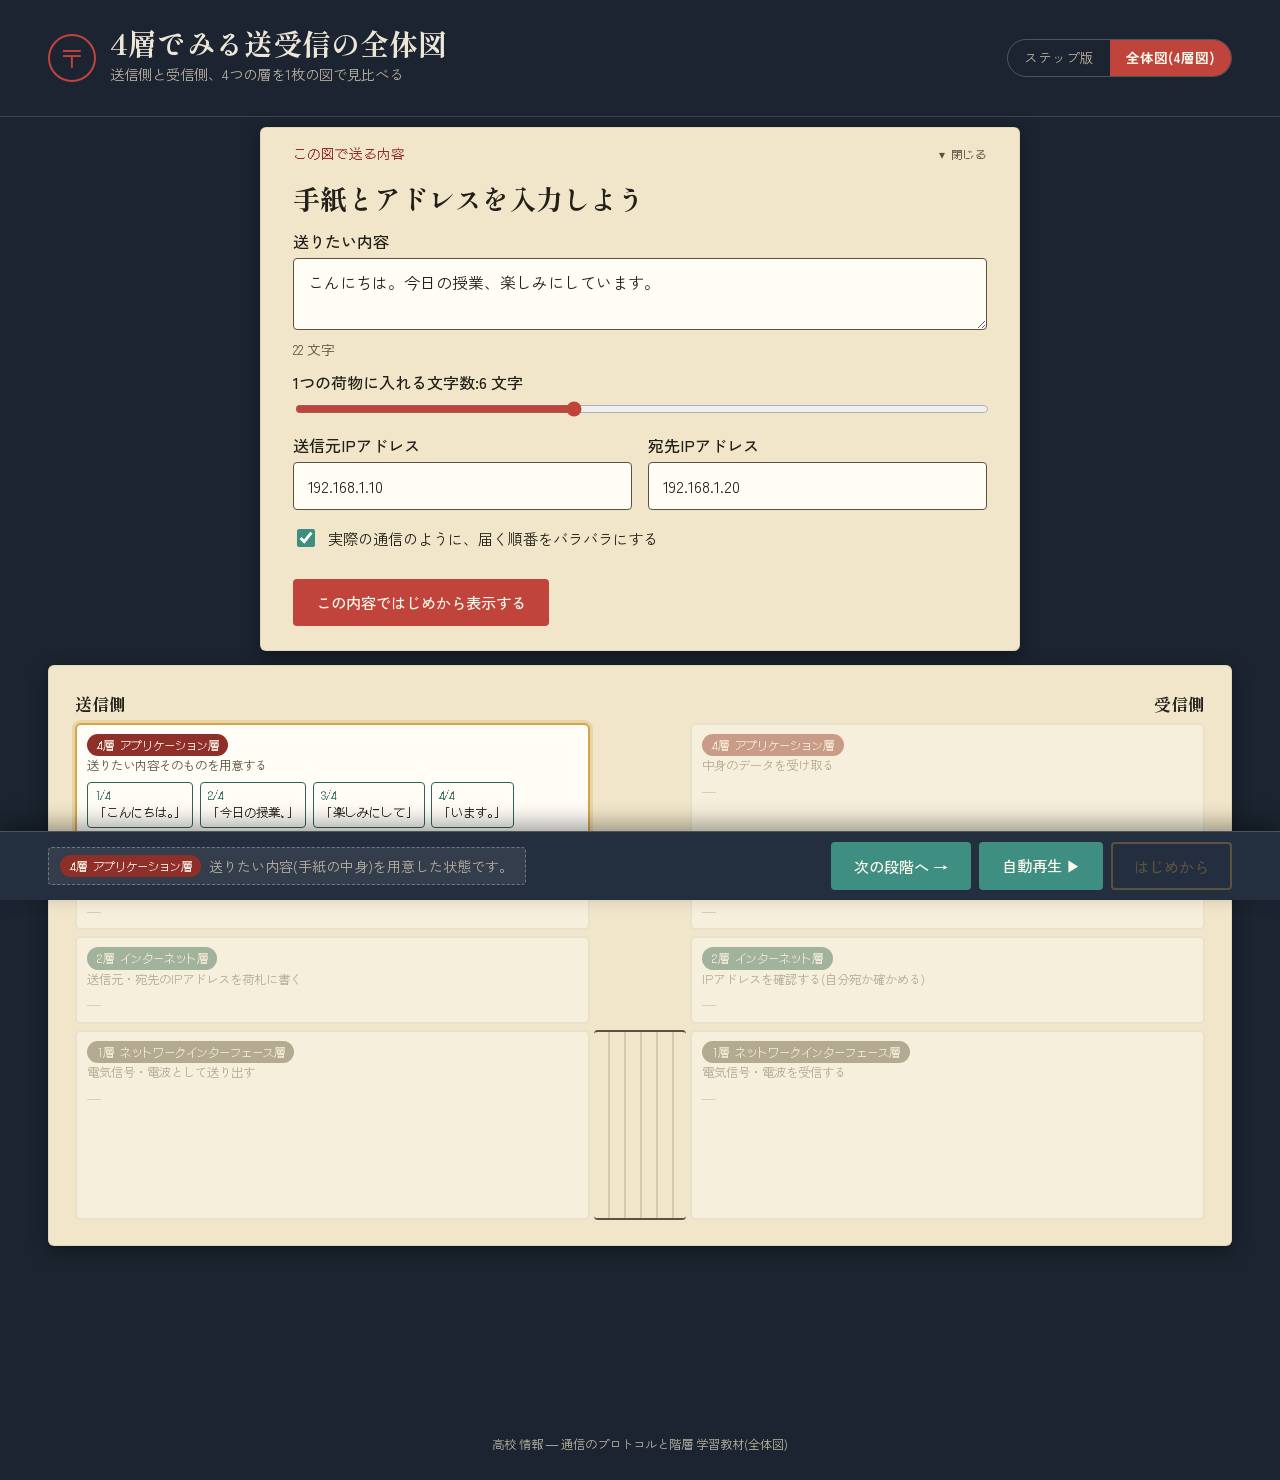
==== commit 3c04d166: "Add files via upload" ====
--- a/index.html
+++ b/index.html
@@ -3,337 +3,165 @@
 <head>
 <meta charset="UTF-8">
 <meta name="viewport" content="width=device-width, initial-scale=1.0">
-<title>荷物が届くまで ― 通信のプロトコルと階層</title>
+<title>4層でみる送受信の全体図 ― 通信のプロトコルと階層</title>
 <link rel="preconnect" href="https://fonts.googleapis.com">
 <link rel="preconnect" href="https://fonts.gstatic.com" crossorigin>
 <link href="https://fonts.googleapis.com/css2?family=Shippori+Mincho:wght@500;700&family=Zen+Kaku+Gothic+New:wght@400;500;700&family=DotGothic16&display=swap" rel="stylesheet">
 <link rel="stylesheet" href="style.css">
+<link rel="stylesheet" href="layers.css">
 </head>
-<body>
+<body class="layers-page">
 
 <header class="app-header">
   <div class="app-header__title">
     <span class="app-header__mark">〒</span>
     <div>
-      <h1>荷物が届くまで</h1>
-      <p>通信のプロトコルと階層を、送り状を書きながら体験する</p>
+      <h1>4層でみる送受信の全体図</h1>
+      <p>送信側と受信側、4つの層を1枚の図で見比べる</p>
     </div>
   </div>
-  <div class="app-header__actions">
-    <nav class="page-tabs" aria-label="ページ切り替え">
-      <span class="page-tabs__item is-active" aria-current="page">ステップ版</span>
-      <a class="page-tabs__item" href="layers.html">全体図(4層図)</a>
-    </nav>
-    <button id="layerGuideToggle" class="ghost-btn" aria-expanded="false" aria-controls="layerGuide">
-      階層早見表
-    </button>
-  </div>
+  <nav class="page-tabs" aria-label="ページ切り替え">
+    <a class="page-tabs__item" href="steps.html">ステップ版</a>
+    <span class="page-tabs__item is-active" aria-current="page">全体図(4層図)</span>
+  </nav>
 </header>
 
-<nav class="route" aria-label="学習の手順">
-  <ol id="routeList">
-    <li data-step="0">
-      <span class="route__stamp">受付</span><span class="route__label">はじめに</span>
-    </li>
-    <li data-step="1">
-      <span class="route__stamp">01</span><span class="route__label">手紙を書く</span>
-      <span class="route__layer" data-layer="app">4層</span>
-    </li>
-    <li data-step="2">
-      <span class="route__stamp">02</span><span class="route__label">荷造り(分割)</span>
-      <span class="route__layer" data-layer="transport">3層</span>
-    </li>
-    <li data-step="3">
-      <span class="route__stamp">03</span><span class="route__label">荷札(ヘッダー)</span>
-      <span class="route__layer" data-layer="transport-network">3層→2層</span>
-    </li>
-    <li data-step="4">
-      <span class="route__stamp">04</span><span class="route__label">発送</span>
-      <span class="route__layer" data-layer="physical">1層</span>
-    </li>
-    <li data-step="5">
-      <span class="route__stamp">05</span><span class="route__label">受け取り</span>
-      <span class="route__layer" data-layer="all">1層→4層</span>
-    </li>
-    <li data-step="6">
-      <span class="route__stamp">着</span><span class="route__label">まとめ</span>
-    </li>
-  </ol>
-</nav>
+<main class="layers-main">
 
-<aside id="layerGuide" class="layer-guide" hidden>
-  <div class="layer-guide__inner">
-    <h2>階層早見表</h2>
-    <p class="layer-guide__note">荷物は、内側から外側へ向かって4つの係を通っていくよ。</p>
-    <ul id="layerGuideList" class="layer-guide__list">
-      <li data-layer="app" class="layer-card layer-card--app">
-        <span class="layer-card__no">4層</span>
-        <span class="layer-card__name">アプリケーション層</span>
-        <span class="layer-card__role">送りたい内容(手紙の中身)そのものを用意する</span>
-      </li>
-      <li data-layer="transport" class="layer-card layer-card--transport">
-        <span class="layer-card__no">3層</span>
-        <span class="layer-card__name">トランスポート層</span>
-        <span class="layer-card__role">分割した荷物に通し番号をつけ、順序を保証する</span>
-      </li>
-      <li data-layer="network" class="layer-card layer-card--network">
-        <span class="layer-card__no">2層</span>
-        <span class="layer-card__name">インターネット層</span>
-        <span class="layer-card__role">送信元・宛先のIPアドレスを荷札に書く</span>
-      </li>
-      <li data-layer="physical" class="layer-card layer-card--physical">
-        <span class="layer-card__no">1層</span>
-        <span class="layer-card__name">ネットワークインターフェース層</span>
-        <span class="layer-card__role">荷札付きの荷物を電気信号・電波として実際に運ぶ</span>
-      </li>
-    </ul>
-    <button class="ghost-btn layer-guide__close" id="layerGuideClose">閉じる</button>
-  </div>
-</aside>
+  <!-- 入力パネル(折りたたみ式・初期は閉じている) -->
+  <details class="card layers-panel" id="inputPanel" open>
+    <summary class="layers-panel__summary">
+      <span class="card__eyebrow" style="margin:0;">この図で送る内容</span>
+    </summary>
+    <div class="layers-panel__body">
+      <h2>手紙とアドレスを入力しよう</h2>
 
-<main id="app">
+      <label for="msgInput" class="field-label">送りたい内容</label>
+      <textarea id="msgInput" maxlength="120" rows="2" placeholder="例:こんにちは。今日の授業、楽しみにしています。">こんにちは。今日の授業、楽しみにしています。</textarea>
+      <p class="hint" id="msgCount">0 文字</p>
 
-  <!-- STEP 0 : イントロ -->
-  <section class="step" data-step="0">
-    <div class="card card--intro">
-      <p class="card__eyebrow">窓口 案内</p>
-      <h2>手紙は、そのままでは届かない</h2>
-      <p>
-        大きな荷物を送るとき、そのまま丸ごと1つでは運びにくい。だから小さく分けて、
-        それぞれに「宛先」と「何番目か」を書いた荷札をつけて送るよね。
-      </p>
-      <p>
-        コンピューター同士の通信も、実は同じしくみ。データを分割し、
-        <strong>荷札(ヘッダー)</strong>をつけて送り出し、受け取った側で組み立て直している。
-        このアプリでは、あなたが書いた文章がどうやって届くのかを、係の窓口を1つずつ回りながら体験してみよう。
-      </p>
-      <div class="step-nav">
-        <button class="primary-btn" data-goto="1">受付をはじめる →</button>
-      </div>
-    </div>
-  </section>
-
-  <!-- STEP 1 : 入力 -->
-  <section class="step" data-step="1" hidden>
-    <div class="card">
-      <p class="card__eyebrow">窓口 01 <span class="layer-pill layer-pill--app">4層 アプリケーション層</span></p>
-      <h2>送りたい手紙を書こう</h2>
-      <p>短い文章を入力してね。この文章がこのあと分割されていくよ。</p>
-      <label for="messageInput" class="field-label">送りたい内容</label>
-      <textarea id="messageInput" maxlength="120" rows="3" placeholder="例:こんにちは。今日の授業、楽しみにしています。"></textarea>
-      <p class="hint" id="charCount">0 文字</p>
-      <div class="step-nav">
-        <button class="ghost-btn" data-goto="0">← 戻る</button>
-        <button class="primary-btn" id="toStep2Btn">荷造りへ進む →</button>
-      </div>
-    </div>
-  </section>
-
-  <!-- STEP 2 : 分割 -->
-  <section class="step" data-step="2" hidden>
-    <div class="card">
-      <p class="card__eyebrow">窓口 02 <span class="layer-pill layer-pill--transport">3層 トランスポート層</span></p>
-      <h2>荷造り ― データを分割する</h2>
-      <p>
-        通信できる回線にも、一度に運べる量に限りがある。だから元のデータは
-        いくつかの「パケット」という小包に分けて送られる。この「分割する」作業は
-        トランスポート層の仕事だよ。
-      </p>
-      <label for="chunkSize" class="field-label">
-        1つの荷物に入れる文字数:<output id="chunkSizeVal">6</output> 文字
+      <label for="chunkInput" class="field-label">
+        1つの荷物に入れる文字数:<output id="chunkVal">6</output> 文字
       </label>
-      <input type="range" id="chunkSize" min="2" max="12" value="6">
-      <p class="hint">数字を変えると、荷物の分け方が変わる様子を見てみよう。</p>
-
-      <div id="originalPreview" class="original-preview" aria-live="polite"></div>
-      <div id="packetGrid" class="packet-grid" aria-live="polite"></div>
-
-      <div class="step-nav">
-        <button class="ghost-btn" data-goto="1">← 戻る</button>
-        <button class="primary-btn" data-goto="3">荷札をつけに進む →</button>
-      </div>
-    </div>
-  </section>
-
-  <!-- STEP 3 : ヘッダー付与 -->
-  <section class="step" data-step="3" hidden>
-    <div class="card">
-      <p class="card__eyebrow">窓口 03 <span id="step3LayerBadge" class="layer-pill layer-pill--transport">3層 トランスポート層</span></p>
-      <h2>荷札 ― ヘッダーをつける</h2>
-      <p>
-        それぞれの荷物に、内側から外側へ順番に荷札(ヘッダー)を重ねていくよ。
-        荷札をつける作業も、その荷札の種類によって担当する層が変わる。
-        まず<strong>トランスポート層</strong>が通し番号をつけ、次に<strong>インターネット層</strong>がIPアドレスをつける。
-      </p>
+      <input type="range" id="chunkInput" min="2" max="12" value="6">
 
       <div class="ip-fields">
         <div>
-          <label for="srcIp" class="field-label">送信元IPアドレス(自分)</label>
-          <input type="text" id="srcIp" value="192.168.1.10">
+          <label for="srcInput" class="field-label">送信元IPアドレス</label>
+          <input type="text" id="srcInput" value="192.168.1.10">
         </div>
         <div>
-          <label for="dstIp" class="field-label">宛先IPアドレス(相手)</label>
-          <input type="text" id="dstIp" value="192.168.1.20">
+          <label for="dstInput" class="field-label">宛先IPアドレス</label>
+          <input type="text" id="dstInput" value="192.168.1.20">
         </div>
       </div>
 
-      <div class="build-demo">
-        <p class="field-label">まずは1つ目の荷物で、荷札の重ね方を確認しよう</p>
-        <div id="buildStage" class="build-stage"></div>
-        <div class="build-controls">
-          <button class="secondary-btn" id="wrapStepBtn">次の荷札をつける</button>
-          <span id="buildStatus" class="hint"></span>
+      <label class="toggle">
+        <input type="checkbox" id="shuffleInput" checked>
+        <span>実際の通信のように、届く順番をバラバラにする</span>
+      </label>
+
+      <div class="step-nav">
+        <button class="primary-btn" id="applyBtn">この内容ではじめから表示する</button>
+      </div>
+    </div>
+  </details>
+
+  <!-- 4層の図 -->
+  <section class="card layers-diagram-card">
+    <div class="layers-diagram-heads">
+      <span class="layers-diagram-heads__label">送信側</span>
+      <span></span>
+      <span class="layers-diagram-heads__label">受信側</span>
+    </div>
+
+    <div class="layers-diagram" id="layersDiagram">
+
+      <!-- 4層 アプリケーション層 -->
+      <div class="layer-cell" data-row="send-app">
+        <span class="layer-pill layer-pill--app">4層 アプリケーション層</span>
+        <p class="layers-role">送りたい内容そのものを用意する</p>
+        <div class="layers-packets" id="cell-send-app"></div>
+      </div>
+      <div class="layer-gutter"></div>
+      <div class="layer-cell" data-row="receive-app">
+        <span class="layer-pill layer-pill--app">4層 アプリケーション層</span>
+        <p class="layers-role">中身のデータを受け取る</p>
+        <div class="layers-packets" id="cell-receive-app"></div>
+        <div id="finalResult" class="reassembled" hidden>
+          <p class="field-label">組み立てられた内容</p>
+          <p id="finalText" class="reassembled__text"></p>
+          <p id="finalCheck" class="reassembled__check"></p>
         </div>
       </div>
 
-      <div id="allPacketsWrap" class="all-packets" hidden>
-        <p class="field-label">残りの荷物にも、同じルールで荷札がついたよ</p>
-        <div id="allPacketsGrid" class="packet-grid packet-grid--sealed"></div>
+      <!-- 3層 トランスポート層 -->
+      <div class="layer-cell" data-row="send-transport">
+        <span class="layer-pill layer-pill--transport">3層 トランスポート層</span>
+        <p class="layers-role">分割した荷物に通し番号をつける</p>
+        <div class="layers-packets" id="cell-send-transport"></div>
+      </div>
+      <div class="layer-gutter"></div>
+      <div class="layer-cell" data-row="receive-transport">
+        <span class="layer-pill layer-pill--transport">3層 トランスポート層</span>
+        <p class="layers-role">通し番号を確認し、正しい順に並べ替える</p>
+        <div class="layers-packets" id="cell-receive-transport"></div>
       </div>
 
-      <div class="step-nav">
-        <button class="ghost-btn" data-goto="2">← 戻る</button>
-        <button class="primary-btn" id="toStep4Btn" disabled>発送窓口へ進む →</button>
+      <!-- 2層 インターネット層 -->
+      <div class="layer-cell" data-row="send-network">
+        <span class="layer-pill layer-pill--network">2層 インターネット層</span>
+        <p class="layers-role">送信元・宛先のIPアドレスを荷札に書く</p>
+        <div class="layers-packets" id="cell-send-network"></div>
       </div>
-    </div>
-  </section>
-
-  <!-- STEP 4 : 送信 -->
-  <section class="step" data-step="4" hidden>
-    <div class="card">
-      <p class="card__eyebrow">窓口 04 <span class="layer-pill layer-pill--physical">1層 ネットワークインターフェース層</span></p>
-      <h2>発送 ― ネットワークへ送り出す</h2>
-      <p>
-        荷札のついた荷物は、ネットワークインターフェース層によって電気信号や電波として
-        ケーブルや無線に乗せられる。通り道は1本とは限らず、荷物ごとに届く速さが変わることもある。
-      </p>
-
-      <label class="toggle">
-        <input type="checkbox" id="shuffleToggle" checked>
-        <span>実際の通信のように、届く順番をバラバラにする</span>
-      </label>
-
-      <div class="transit">
-        <div class="transit__node transit__node--sender">
-          <span class="transit__label">送信側</span>
-          <span class="transit__ip" id="senderIpLabel">192.168.1.10</span>
-        </div>
-        <div class="transit__track" id="transitTrack"></div>
-        <div class="transit__node transit__node--receiver">
-          <span class="transit__label">受信側</span>
-          <span class="transit__ip" id="receiverIpLabel">192.168.1.20</span>
-        </div>
+      <div class="layer-gutter"></div>
+      <div class="layer-cell" data-row="receive-network">
+        <span class="layer-pill layer-pill--network">2層 インターネット層</span>
+        <p class="layers-role">IPアドレスを確認する(自分宛か確かめる)</p>
+        <div class="layers-packets" id="cell-receive-network"></div>
       </div>
 
-      <p class="hint">受信側に届いた荷物は消えずに、そのままトラックの右端に残るよ。</p>
-      <div id="arrivalOrderBox" class="arrival-order" hidden>
-        <span class="field-label" style="margin:0;">到着した順番:</span>
-        <span id="arrivalOrderText" class="arrival-order__text"></span>
+      <!-- 1層 ネットワークインターフェース層(伝送経路) -->
+      <div class="layer-cell layer-cell--physical" data-row="send-physical">
+        <span class="layer-pill layer-pill--physical">1層 ネットワークインターフェース層</span>
+        <p class="layers-role">電気信号・電波として送り出す</p>
+        <div class="layers-packets" id="cell-send-physical"></div>
+        <p class="hint layers-order-line" id="sentOrderLine" hidden>送信順: <span id="sentOrderText"></span></p>
+      </div>
+      <div class="layer-gutter layer-gutter--track">
+        <div class="transit__track" id="layersTrack"></div>
+      </div>
+      <div class="layer-cell layer-cell--physical" data-row="receive-physical">
+        <span class="layer-pill layer-pill--physical">1層 ネットワークインターフェース層</span>
+        <p class="layers-role">電気信号・電波を受信する</p>
+        <div class="layers-packets" id="cell-receive-physical"></div>
+        <p class="hint layers-order-line" id="arrivedOrderLine" hidden>到着順: <span id="arrivedOrderText"></span></p>
       </div>
 
-      <div class="step-nav">
-        <button class="ghost-btn" data-goto="3">← 戻る</button>
-        <button class="secondary-btn" id="sendBtn">荷物を送り出す</button>
-        <button class="primary-btn" id="toStep5Btn" disabled>受け取り窓口へ進む →</button>
-      </div>
-    </div>
-  </section>
-
-  <!-- STEP 5 : 受信・復元 -->
-  <section class="step" data-step="5" hidden>
-    <div class="card">
-      <p class="card__eyebrow">窓口 05 <span class="layer-pill layer-pill--all">1層→4層 を逆にたどる</span></p>
-      <h2>受け取り ― 荷札をはがして組み立てる</h2>
-      <p>
-        届いた荷物は、送られてきた順とは限らない。荷札を外側からはがして中身を確かめ、
-        「通し番号」を見て正しい順番に並べ替えてから、最後に中身をつなげよう。
-        受け取る側は、送るときと<strong>逆の順番</strong>で層を1つずつ通っていくよ。
-      </p>
-
-      <ol class="layer-flow">
-        <li class="layer-flow__item" data-layer="physical">
-          <span class="layer-flow__no">①</span>
-          <span class="layer-pill layer-pill--physical">1層 ネットワークインターフェース層</span>
-          <span class="layer-flow__desc">電気信号・電波を受信する</span>
-        </li>
-        <li class="layer-flow__item" data-layer="network">
-          <span class="layer-flow__no">②</span>
-          <span class="layer-pill layer-pill--network">2層 インターネット層</span>
-          <span class="layer-flow__desc">荷札をはがしてIPアドレスを確認する(自分宛か確かめる)</span>
-        </li>
-        <li class="layer-flow__item" data-layer="transport">
-          <span class="layer-flow__no">③</span>
-          <span class="layer-pill layer-pill--transport">3層 トランスポート層</span>
-          <span class="layer-flow__desc">荷札をはがして通し番号を確認し、正しい順に並べ替える</span>
-        </li>
-        <li class="layer-flow__item" data-layer="app">
-          <span class="layer-flow__no">④</span>
-          <span class="layer-pill layer-pill--app">4層 アプリケーション層</span>
-          <span class="layer-flow__desc">中身のデータを受け取る</span>
-        </li>
-      </ol>
-
-      <p class="hint">荷物をクリックすると、荷札が1枚ずつはがれていくよ(②→③の順)。</p>
-
-      <div id="inboxGrid" class="packet-grid packet-grid--inbox"></div>
-
-      <div class="step-nav step-nav--wrap">
-        <button class="ghost-btn" data-goto="4">← 戻る</button>
-        <button class="secondary-btn" id="peelAllBtn">全部の荷札をはがす</button>
-        <button class="secondary-btn" id="sortBtn" disabled>通し番号順に並べ替える</button>
-      </div>
-      <p class="hint">
-        「通し番号順に並べ替える」のは
-        <span class="layer-pill layer-pill--transport">3層 トランスポート層</span>
-        の仕事だよ。
-      </p>
-
-      <div id="reassembled" class="reassembled" hidden>
-        <p class="field-label">組み立てられた内容</p>
-        <p id="reassembledText" class="reassembled__text"></p>
-        <p id="reassembledCheck" class="reassembled__check"></p>
-      </div>
-
-      <div class="step-nav">
-        <button class="primary-btn" id="toStep6Btn" disabled>まとめへ進む →</button>
-      </div>
-    </div>
-  </section>
-
-  <!-- STEP 6 : まとめ・クイズ -->
-  <section class="step" data-step="6" hidden>
-    <div class="card">
-      <p class="card__eyebrow">窓口 着</p>
-      <h2>まとめ ― 階層の役割をふりかえる</h2>
-
-      <table class="summary-table">
-        <thead>
-          <tr><th>層</th><th>名前</th><th>この体験での役割</th></tr>
-        </thead>
-        <tbody>
-          <tr><td>4層</td><td>アプリケーション層</td><td>送りたい内容そのものを用意する</td></tr>
-          <tr><td>3層</td><td>トランスポート層</td><td>分割した荷物に通し番号をつけ、順序を保証する</td></tr>
-          <tr><td>2層</td><td>インターネット層</td><td>送信元・宛先のIPアドレスを荷札に書く</td></tr>
-          <tr><td>1層</td><td>ネットワークインターフェース層</td><td>荷札付きの荷物を電気信号・電波として実際に運ぶ</td></tr>
-        </tbody>
-      </table>
-
-      <h3 class="quiz-heading">確認クイズ</h3>
-      <div id="quiz" class="quiz"></div>
-      <p id="quizScore" class="hint"></p>
-
-      <div class="step-nav">
-        <button class="ghost-btn" data-goto="0" id="restartBtn">もう一度はじめから体験する</button>
-      </div>
     </div>
   </section>
 
 </main>
 
 <footer class="app-footer">
-  <p>高校 情報 ― 通信のプロトコルと階層 学習教材</p>
+  <p>高校 情報 ― 通信のプロトコルと階層 学習教材(全体図)</p>
 </footer>
 
-<script src="script.js"></script>
+<!-- 操作パネル(画面下部に常時固定表示) -->
+<div class="layers-controlbar" id="controlPanel">
+  <div class="layers-controlbar__inner">
+    <div class="layers-current" id="currentCaption">
+      <span class="layer-pill layer-pill--app" id="currentPill">4層 アプリケーション層</span>
+      <span id="currentDesc">送りたい内容(手紙の中身)を用意した状態です。</span>
+    </div>
+    <div class="step-nav">
+      <button class="secondary-btn" id="nextBtn">次の段階へ →</button>
+      <button class="secondary-btn" id="autoBtn">自動再生 ▶</button>
+      <button class="ghost-btn" id="resetBtn">はじめから</button>
+    </div>
+  </div>
+</div>
+
+<script src="layers.js"></script>
 </body>
 </html>
--- a/layers.css
+++ b/layers.css
@@ -0,0 +1,245 @@
+/* layers.css は style.css のトークン・部品(layer-pill, packet-chip,
+   transit__track, envelope, card, ボタン等)を前提に、
+   4層の全体図(layers.html)に固有のレイアウトだけを追加する。 */
+
+/* ===========================================================
+   ① 行間・余白を詰める(全体図ページ専用。style.cssの既定値より
+   優先されるよう、クラスセレクタで上書きする)
+   =========================================================== */
+.layers-page { line-height: 1.45; }
+.layers-page p { margin: 0 0 0.6em; }
+.layers-page .field-label { margin: 0.7rem 0 0.3rem; }
+.layers-page .hint { margin: 0.3rem 0 0; }
+.layers-page .card__eyebrow { margin-bottom: 0.2rem; }
+.layers-page .card h2 { margin: 0 0 0.4em; }
+
+.layers-main {
+  padding: 0.6rem clamp(1rem, 4vw, 3rem) 1.2rem;
+  display: flex;
+  flex-direction: column;
+  gap: 0.9rem;
+  /* 画面下部の固定操作バーに隠れないよう、余白を確保しておく */
+  padding-bottom: clamp(120px, 22vh, 170px);
+}
+
+.layers-panel {
+  max-width: 760px;
+  width: 100%;
+  margin: 0 auto;
+  padding: 0;
+  overflow: hidden;
+}
+
+.layers-diagram-card {
+  max-width: 1680px;
+  width: 100%;
+  margin: 0 auto;
+  padding: clamp(1rem, 3vw, 1.6rem);
+}
+
+/* ===========================================================
+   折りたたみパネル(入力欄)
+   =========================================================== */
+.layers-panel__summary {
+  display: flex;
+  align-items: center;
+  justify-content: space-between;
+  gap: 0.8rem;
+  list-style: none;
+  cursor: pointer;
+  padding: clamp(0.7rem, 2vw, 1rem) clamp(1.2rem, 4vw, 2rem);
+  user-select: none;
+}
+
+.layers-panel__summary::-webkit-details-marker { display: none; }
+.layers-panel__summary::marker { content: ""; }
+
+.layers-panel__summary::after {
+  content: "▸ 開く";
+  font-family: var(--font-data);
+  font-size: 0.75rem;
+  color: var(--ink-soft);
+  flex-shrink: 0;
+}
+
+.layers-panel[open] .layers-panel__summary::after { content: "▾ 閉じる"; }
+
+.layers-panel__body {
+  padding: 0 clamp(1.2rem, 4vw, 2rem) clamp(1rem, 3vw, 1.5rem);
+}
+
+.layers-panel__body h2 { margin-top: 0; }
+
+/* ===========================================================
+   ⑤ 操作パネル(画面下部に常時固定表示するバー)
+   =========================================================== */
+.layers-controlbar {
+  position: fixed;
+  left: 0;
+  right: 0;
+  bottom: 0;
+  z-index: 30;
+  background: var(--bg-void-soft);
+  border-top: 1px solid rgba(237, 230, 214, 0.2);
+  box-shadow: 0 -8px 20px rgba(0, 0, 0, 0.35);
+  padding: 0.6rem clamp(1rem, 4vw, 3rem);
+}
+
+.layers-controlbar__inner {
+  max-width: 1680px;
+  margin: 0 auto;
+  display: flex;
+  align-items: center;
+  justify-content: space-between;
+  gap: 0.8rem;
+  flex-wrap: wrap;
+}
+
+.layers-controlbar .step-nav { margin: 0; gap: 0.5rem; }
+
+.layers-current {
+  display: flex;
+  align-items: center;
+  gap: 0.5rem;
+  flex-wrap: wrap;
+  background: rgba(237, 230, 214, 0.08);
+  border: 1.5px dashed rgba(237, 230, 214, 0.35);
+  border-radius: 4px;
+  padding: 0.4rem 0.7rem;
+  color: var(--text-light);
+  font-size: 0.88rem;
+  max-width: 640px;
+}
+
+#currentDesc { color: var(--text-light-dim); }
+
+@media (max-width: 720px) {
+  .layers-controlbar__inner { justify-content: center; }
+  .layers-current { max-width: 100%; }
+}
+
+/* ===========================================================
+   4層の図(グリッド)
+   =========================================================== */
+.layers-diagram-heads {
+  display: grid;
+  grid-template-columns: 1fr 100px 1fr;
+  margin-bottom: 0.4rem;
+}
+
+.layers-diagram-heads__label {
+  font-family: var(--font-display);
+  font-weight: 700;
+  font-size: 1.05rem;
+}
+
+.layers-diagram-heads__label:last-child { text-align: right; }
+
+.layers-diagram {
+  display: grid;
+  grid-template-columns: 1fr 100px 1fr;
+  gap: 0.35rem 0;
+}
+
+.layer-cell {
+  background: #fffdf6;
+  border: 2px solid rgba(35, 32, 26, 0.15);
+  border-radius: 6px;
+  padding: 0.45rem 0.65rem;
+  transition: border-color 0.25s ease, box-shadow 0.25s ease, opacity 0.25s ease;
+  min-height: 66px;
+}
+
+/* 1層(ネットワークインターフェース層)は、パケットが実際に移動する段なので
+   他の段より広く高さを取り、動きを見やすくする */
+.layer-cell--physical { min-height: 190px; }
+
+/* ===========================================================
+   各段の説明文
+   =========================================================== */
+.layers-role {
+  font-size: 0.78rem;
+  color: var(--ink-soft);
+  margin: 0.2rem 0 0;
+}
+
+.layers-packets {
+  display: flex;
+  flex-wrap: wrap;
+  gap: 0.4rem;
+}
+
+.layers-packets:empty::after {
+  content: "―";
+  color: var(--ink-soft);
+  opacity: 0.5;
+  font-family: var(--font-data);
+  font-size: 0.85rem;
+}
+
+/* 到達していない段 */
+.layer-cell--pending { opacity: 0.4; }
+
+/* いま進行中の段 */
+.layer-cell--active {
+  border-color: var(--accent-gold);
+  box-shadow: 0 0 0 3px rgba(210, 164, 76, 0.28);
+}
+
+/* すでに通過した段 */
+.layer-cell--done { opacity: 0.85; }
+
+.layer-gutter {
+  display: flex;
+  align-items: center;
+  justify-content: center;
+}
+
+.layer-gutter--track { padding: 0 4px; }
+.layer-gutter--track .transit__track { width: 100%; height: 190px; }
+
+/* ===========================================================
+   ⑥⑦ パケットのチップ ― 実際の分割内容と、層ごとの処理を両方表示
+   =========================================================== */
+.layers-packets .packet-chip {
+  font-size: 0.76rem;
+  min-width: 3rem;
+  padding: 0.3rem 0.45rem;
+  text-align: left;
+}
+
+.layers-packets .packet-chip__no { margin-bottom: 0.05rem; }
+
+.layers-chip-data {
+  font-family: var(--font-data);
+  word-break: break-all;
+}
+
+.layers-chip-tag {
+  font-size: 0.68rem;
+  color: var(--accent-teal-dark);
+  margin-top: 0.1rem;
+}
+
+/* ===========================================================
+   ① 送信順・到着順(送信側/受信側それぞれの1層の下に表示)
+   =========================================================== */
+.layers-order-line {
+  font-size: 0.78rem;
+  margin: 0.35rem 0 0;
+}
+
+#sentOrderText,
+#arrivedOrderText {
+  font-family: var(--font-data);
+  color: var(--ink);
+}
+
+@media (max-width: 720px) {
+  .layers-diagram,
+  .layers-diagram-heads {
+    grid-template-columns: 1fr 56px 1fr;
+  }
+  .layer-cell--physical { min-height: 150px; }
+  .layer-gutter--track .transit__track { height: 150px; }
+}
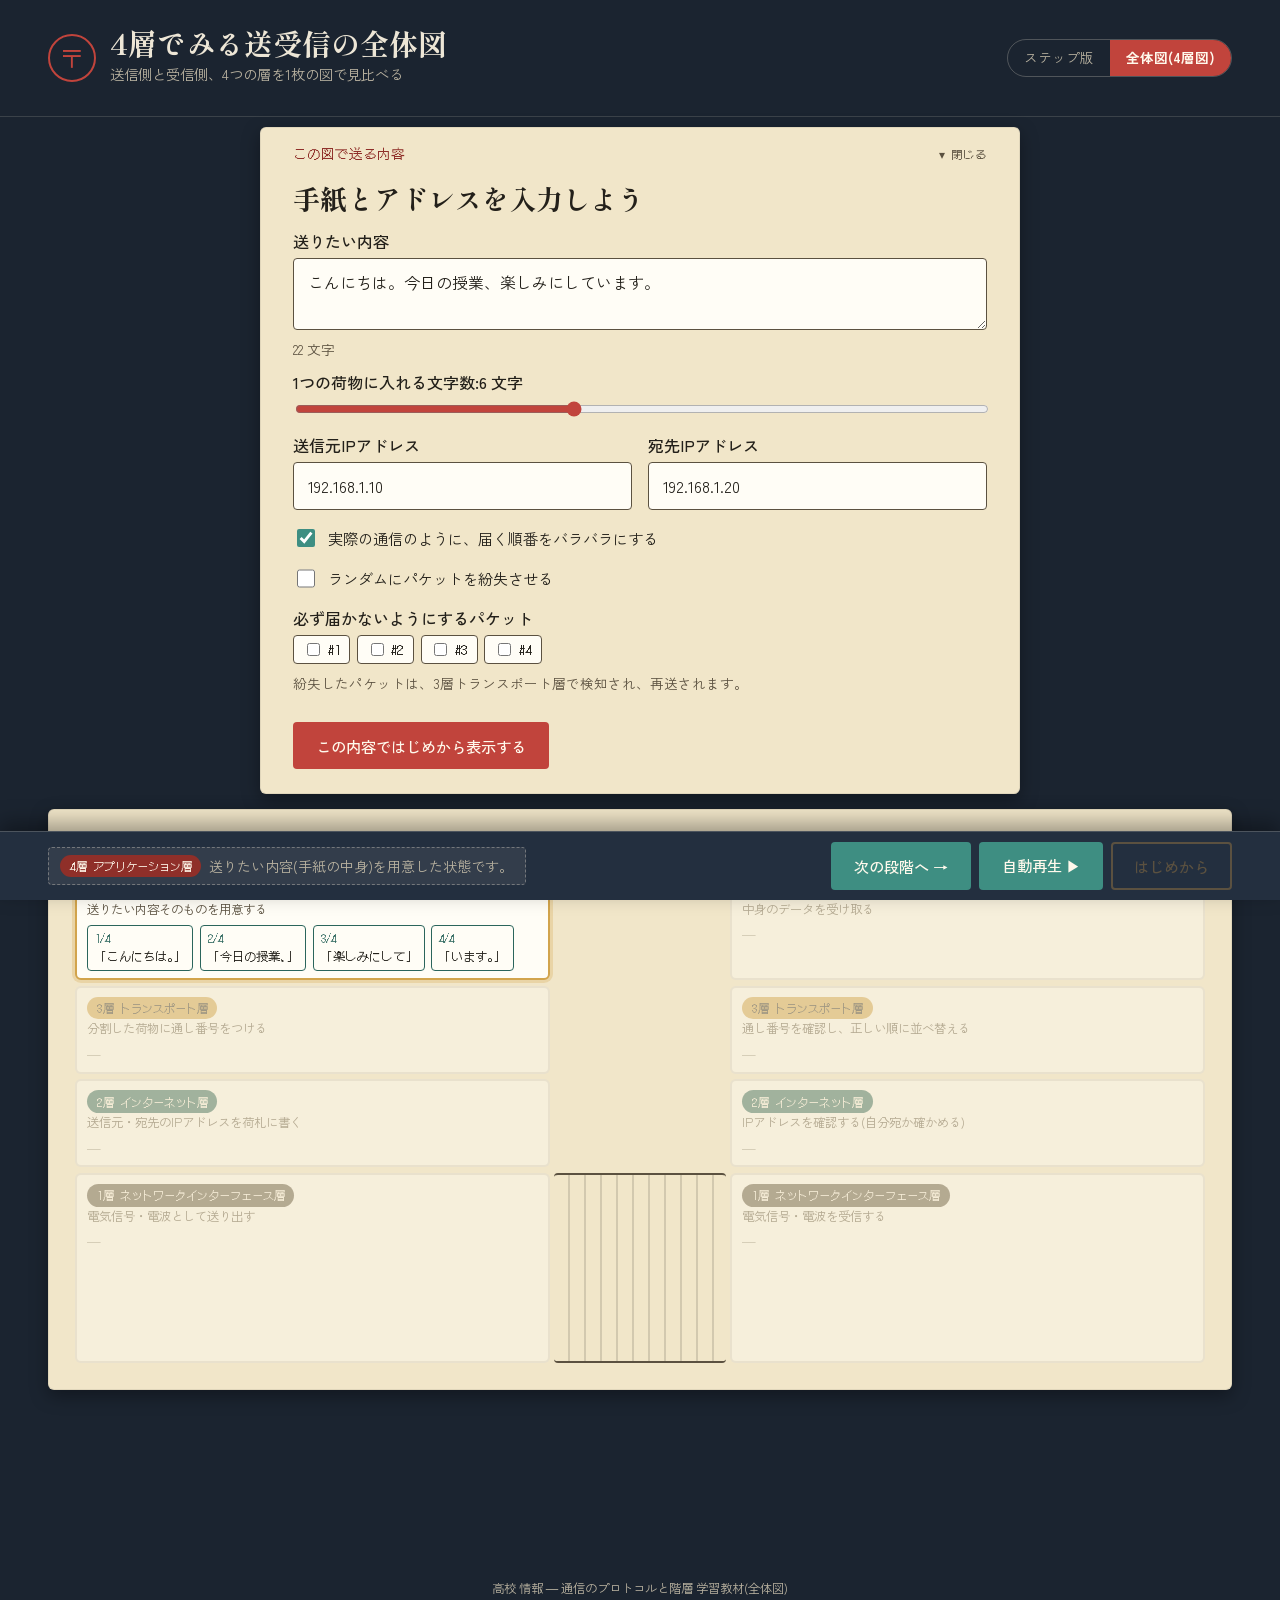
==== commit 8b202ddb: "Add files via upload" ====
--- a/index.html
+++ b/index.html
@@ -61,6 +61,21 @@
         <span>実際の通信のように、届く順番をバラバラにする</span>
       </label>
 
+      <label class="toggle">
+        <input type="checkbox" id="randomLossInput">
+        <span>ランダムにパケットを紛失させる</span>
+      </label>
+      <div class="layers-loss-rate" id="lossRateWrap" hidden>
+        <label for="lossRateInput" class="field-label">
+          紛失する確率:<output id="lossRateVal">20</output>%
+        </label>
+        <input type="range" id="lossRateInput" min="0" max="50" value="20">
+      </div>
+
+      <p class="field-label">必ず届かないようにするパケット</p>
+      <div class="layers-loss-picker" id="lossPicker"></div>
+      <p class="hint">紛失したパケットは、3層トランスポート層で検知され、再送されます。</p>
+
       <div class="step-nav">
         <button class="primary-btn" id="applyBtn">この内容ではじめから表示する</button>
       </div>
@@ -106,6 +121,10 @@
         <span class="layer-pill layer-pill--transport">3層 トランスポート層</span>
         <p class="layers-role">通し番号を確認し、正しい順に並べ替える</p>
         <div class="layers-packets" id="cell-receive-transport"></div>
+        <div id="lossAlert" class="layers-loss-alert" hidden>
+          <p id="lossAlertText"></p>
+          <button class="secondary-btn" id="retransmitBtn">再送する</button>
+        </div>
       </div>
 
       <!-- 2層 インターネット層 -->
--- a/layers.css
+++ b/layers.css
@@ -69,6 +69,51 @@
 }
 
 .layers-panel__body h2 { margin-top: 0; }
+
+/* ===========================================================
+   パケット紛失シミュレーションの設定(入力パネル内)
+   =========================================================== */
+.layers-loss-rate { margin: 0.3rem 0 0.6rem; }
+
+.layers-loss-picker {
+  display: flex;
+  flex-wrap: wrap;
+  gap: 0.4rem;
+  margin: 0.3rem 0 0.6rem;
+}
+
+.layers-loss-check {
+  display: inline-flex;
+  align-items: center;
+  gap: 0.3rem;
+  font-family: var(--font-data);
+  font-size: 0.85rem;
+  background: #fffdf6;
+  border: 1.5px solid var(--ink-soft);
+  border-radius: 4px;
+  padding: 0.25rem 0.55rem;
+  cursor: pointer;
+}
+
+.layers-loss-check input { accent-color: var(--accent-stamp); }
+
+/* ===========================================================
+   3層トランスポート層 ― 欠けの検知・再送アラート
+   =========================================================== */
+.layers-loss-alert {
+  margin-top: 0.5rem;
+  padding: 0.6rem 0.7rem;
+  background: #f4dcd9;
+  border: 1.5px dashed var(--accent-stamp-dark);
+  border-radius: 4px;
+}
+
+.layers-loss-alert p {
+  margin: 0 0 0.5rem;
+  font-size: 0.85rem;
+  color: var(--accent-stamp-dark);
+  font-weight: 700;
+}
 
 /* ===========================================================
    ⑤ 操作パネル(画面下部に常時固定表示するバー)
@@ -123,7 +168,7 @@
    =========================================================== */
 .layers-diagram-heads {
   display: grid;
-  grid-template-columns: 1fr 100px 1fr;
+  grid-template-columns: 1fr 180px 1fr;
   margin-bottom: 0.4rem;
 }
 
@@ -137,7 +182,7 @@
 
 .layers-diagram {
   display: grid;
-  grid-template-columns: 1fr 100px 1fr;
+  grid-template-columns: 1fr 180px 1fr;
   gap: 0.35rem 0;
 }
 
@@ -198,6 +243,31 @@
 .layer-gutter--track { padding: 0 4px; }
 .layer-gutter--track .transit__track { width: 100%; height: 190px; }
 
+/* パケットが紛失する場合の見え方(途中でフェードアウトして消える) */
+.envelope.is-lost {
+  animation-name: flyAndVanish;
+  animation-timing-function: ease-in;
+  animation-fill-mode: forwards;
+}
+
+.envelope.has-lost {
+  background: var(--ink-soft);
+  opacity: 0;
+}
+
+@keyframes flyAndVanish {
+  0%   { left: 0; opacity: 1; }
+  60%  { opacity: 1; }
+  100% { left: 55%; opacity: 0; }
+}
+
+/* ② 自動スクロール時、固定の操作バー(下)に隠れないよう余白を確保 */
+.layer-cell,
+.layer-gutter--track {
+  scroll-margin-top: 90px;
+  scroll-margin-bottom: 140px;
+}
+
 /* ===========================================================
    ⑥⑦ パケットのチップ ― 実際の分割内容と、層ごとの処理を両方表示
    =========================================================== */
@@ -238,7 +308,7 @@
 @media (max-width: 720px) {
   .layers-diagram,
   .layers-diagram-heads {
-    grid-template-columns: 1fr 56px 1fr;
+    grid-template-columns: 1fr 100px 1fr;
   }
   .layer-cell--physical { min-height: 150px; }
   .layer-gutter--track .transit__track { height: 150px; }
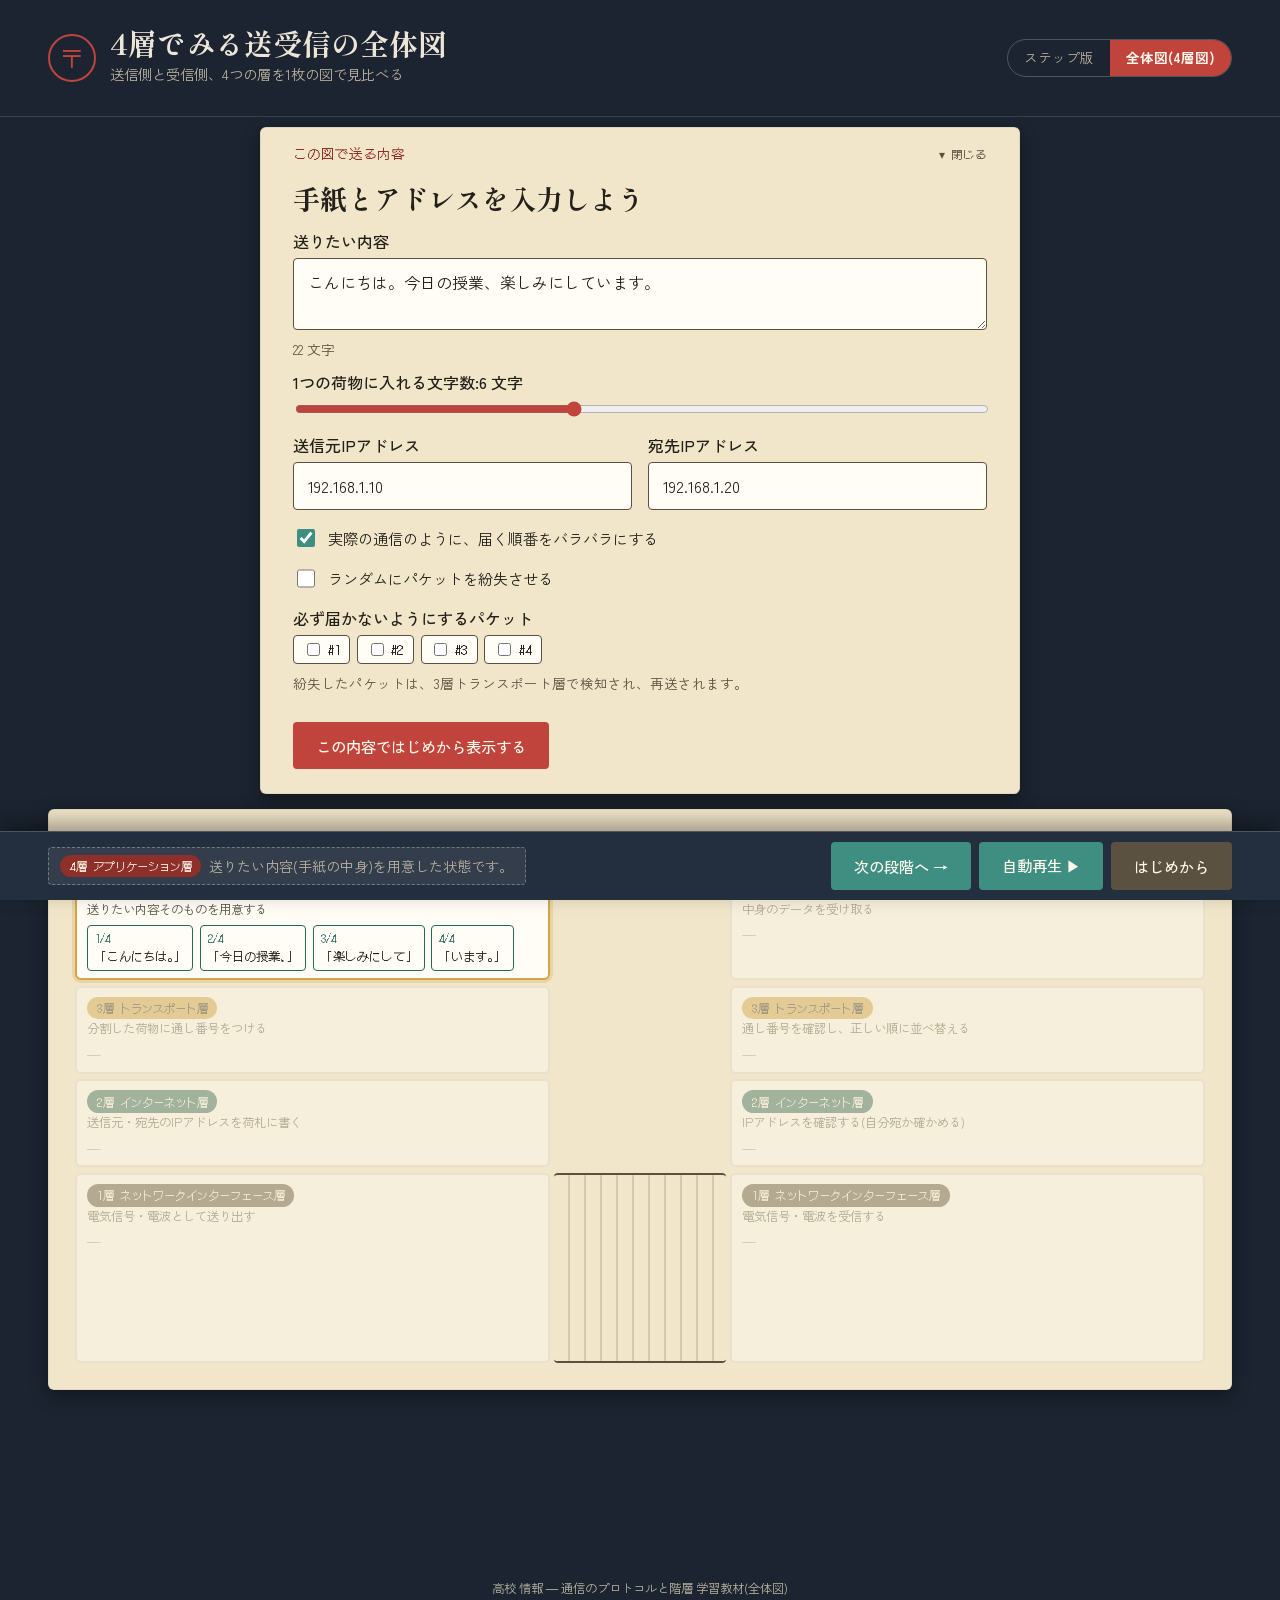
==== commit 38027857: "Add files via upload" ====
--- a/index.html
+++ b/index.html
@@ -176,7 +176,7 @@
     <div class="step-nav">
       <button class="secondary-btn" id="nextBtn">次の段階へ →</button>
       <button class="secondary-btn" id="autoBtn">自動再生 ▶</button>
-      <button class="ghost-btn" id="resetBtn">はじめから</button>
+      <button class="reset-btn" id="resetBtn">はじめから</button>
     </div>
   </div>
 </div>
--- a/layers.css
+++ b/layers.css
@@ -142,6 +142,30 @@
 
 .layers-controlbar .step-nav { margin: 0; gap: 0.5rem; }
 
+/* 「はじめから」ボタン ― 通常はしっかりした背景色で他のボタンと区別する */
+.reset-btn {
+  border-radius: 4px;
+  padding: 0.65rem 1.3rem;
+  font-size: 0.95rem;
+  font-weight: 500;
+  border: 2px solid transparent;
+  background: var(--ink-soft);
+  color: #fff9ec;
+  transition: background 0.15s ease, transform 0.12s ease, box-shadow 0.15s ease;
+}
+
+.reset-btn:hover:not(:disabled) { background: var(--accent-stamp-dark); }
+.reset-btn:active:not(:disabled) { transform: translateY(1px); }
+
+/* 全段階が完了したときは、金色系で目立たせ、文字も変える */
+.reset-btn.is-complete {
+  background: var(--accent-gold);
+  color: var(--ink);
+  box-shadow: 0 0 0 3px rgba(210, 164, 76, 0.35);
+}
+
+.reset-btn.is-complete:hover:not(:disabled) { background: #dfae52; }
+
 .layers-current {
   display: flex;
   align-items: center;
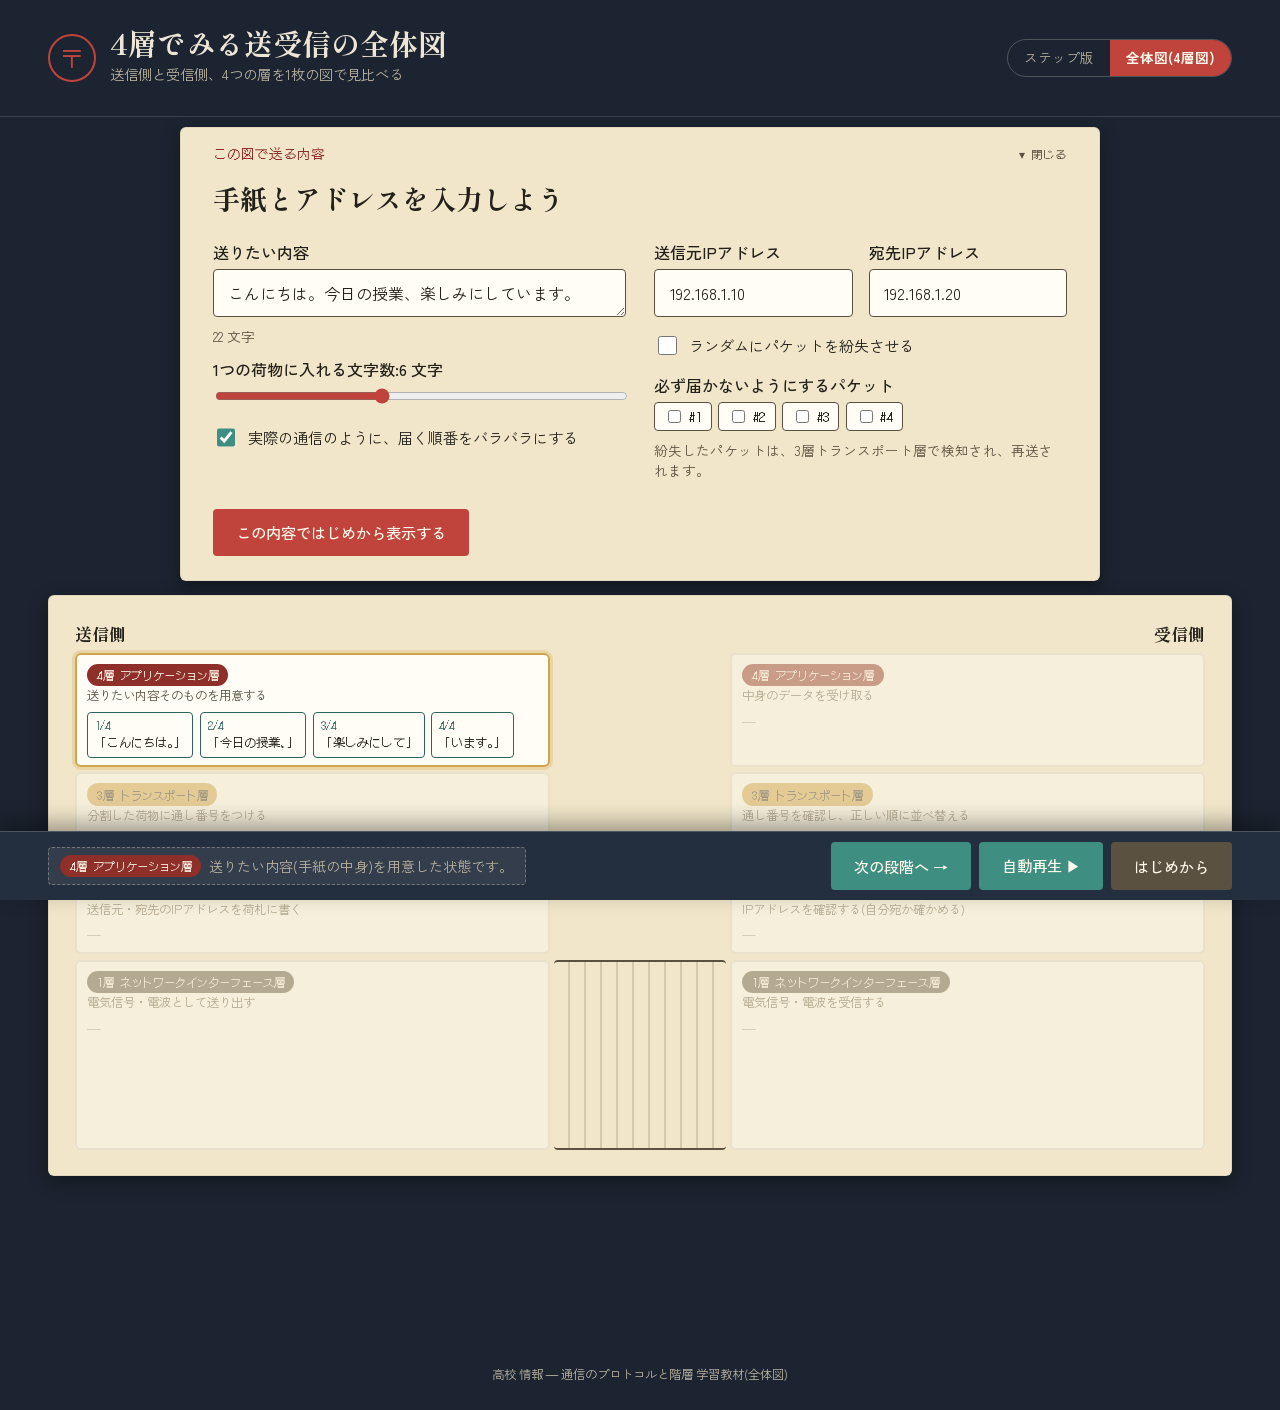
==== commit d86f6af0: "Add files via upload" ====
--- a/index.html
+++ b/index.html
@@ -36,45 +36,51 @@
     <div class="layers-panel__body">
       <h2>手紙とアドレスを入力しよう</h2>
 
-      <label for="msgInput" class="field-label">送りたい内容</label>
-      <textarea id="msgInput" maxlength="120" rows="2" placeholder="例:こんにちは。今日の授業、楽しみにしています。">こんにちは。今日の授業、楽しみにしています。</textarea>
-      <p class="hint" id="msgCount">0 文字</p>
+      <div class="layers-input-grid">
+        <div class="layers-input-col">
+          <label for="msgInput" class="field-label">送りたい内容</label>
+          <textarea id="msgInput" maxlength="120" rows="1" placeholder="例:こんにちは。今日の授業、楽しみにしています。">こんにちは。今日の授業、楽しみにしています。</textarea>
+          <p class="hint" id="msgCount">0 文字</p>
 
-      <label for="chunkInput" class="field-label">
-        1つの荷物に入れる文字数:<output id="chunkVal">6</output> 文字
-      </label>
-      <input type="range" id="chunkInput" min="2" max="12" value="6">
+          <label for="chunkInput" class="field-label">
+            1つの荷物に入れる文字数:<output id="chunkVal">6</output> 文字
+          </label>
+          <input type="range" id="chunkInput" min="2" max="12" value="6">
 
-      <div class="ip-fields">
-        <div>
-          <label for="srcInput" class="field-label">送信元IPアドレス</label>
-          <input type="text" id="srcInput" value="192.168.1.10">
+          <label class="toggle">
+            <input type="checkbox" id="shuffleInput" checked>
+            <span>実際の通信のように、届く順番をバラバラにする</span>
+          </label>
         </div>
-        <div>
-          <label for="dstInput" class="field-label">宛先IPアドレス</label>
-          <input type="text" id="dstInput" value="192.168.1.20">
+
+        <div class="layers-input-col">
+          <div class="ip-fields">
+            <div>
+              <label for="srcInput" class="field-label">送信元IPアドレス</label>
+              <input type="text" id="srcInput" value="192.168.1.10">
+            </div>
+            <div>
+              <label for="dstInput" class="field-label">宛先IPアドレス</label>
+              <input type="text" id="dstInput" value="192.168.1.20">
+            </div>
+          </div>
+
+          <label class="toggle">
+            <input type="checkbox" id="randomLossInput">
+            <span>ランダムにパケットを紛失させる</span>
+          </label>
+          <div class="layers-loss-rate" id="lossRateWrap" hidden>
+            <label for="lossRateInput" class="field-label">
+              紛失する確率:<output id="lossRateVal">20</output>%
+            </label>
+            <input type="range" id="lossRateInput" min="0" max="50" value="20">
+          </div>
+
+          <p class="field-label">必ず届かないようにするパケット</p>
+          <div class="layers-loss-picker" id="lossPicker"></div>
+          <p class="hint">紛失したパケットは、3層トランスポート層で検知され、再送されます。</p>
         </div>
       </div>
-
-      <label class="toggle">
-        <input type="checkbox" id="shuffleInput" checked>
-        <span>実際の通信のように、届く順番をバラバラにする</span>
-      </label>
-
-      <label class="toggle">
-        <input type="checkbox" id="randomLossInput">
-        <span>ランダムにパケットを紛失させる</span>
-      </label>
-      <div class="layers-loss-rate" id="lossRateWrap" hidden>
-        <label for="lossRateInput" class="field-label">
-          紛失する確率:<output id="lossRateVal">20</output>%
-        </label>
-        <input type="range" id="lossRateInput" min="0" max="50" value="20">
-      </div>
-
-      <p class="field-label">必ず届かないようにするパケット</p>
-      <div class="layers-loss-picker" id="lossPicker"></div>
-      <p class="hint">紛失したパケットは、3層トランスポート層で検知され、再送されます。</p>
 
       <div class="step-nav">
         <button class="primary-btn" id="applyBtn">この内容ではじめから表示する</button>
--- a/layers.css
+++ b/layers.css
@@ -23,7 +23,7 @@
 }
 
 .layers-panel {
-  max-width: 760px;
+  max-width: 920px;
   width: 100%;
   margin: 0 auto;
   padding: 0;
@@ -69,6 +69,17 @@
 }
 
 .layers-panel__body h2 { margin-top: 0; }
+
+/* 入力パネルを2カラムに(狭い画面では1カラムに戻す) */
+.layers-input-grid {
+  display: grid;
+  grid-template-columns: 1fr 1fr;
+  gap: 0 1.8rem;
+}
+
+@media (max-width: 720px) {
+  .layers-input-grid { grid-template-columns: 1fr; }
+}
 
 /* ===========================================================
    パケット紛失シミュレーションの設定(入力パネル内)
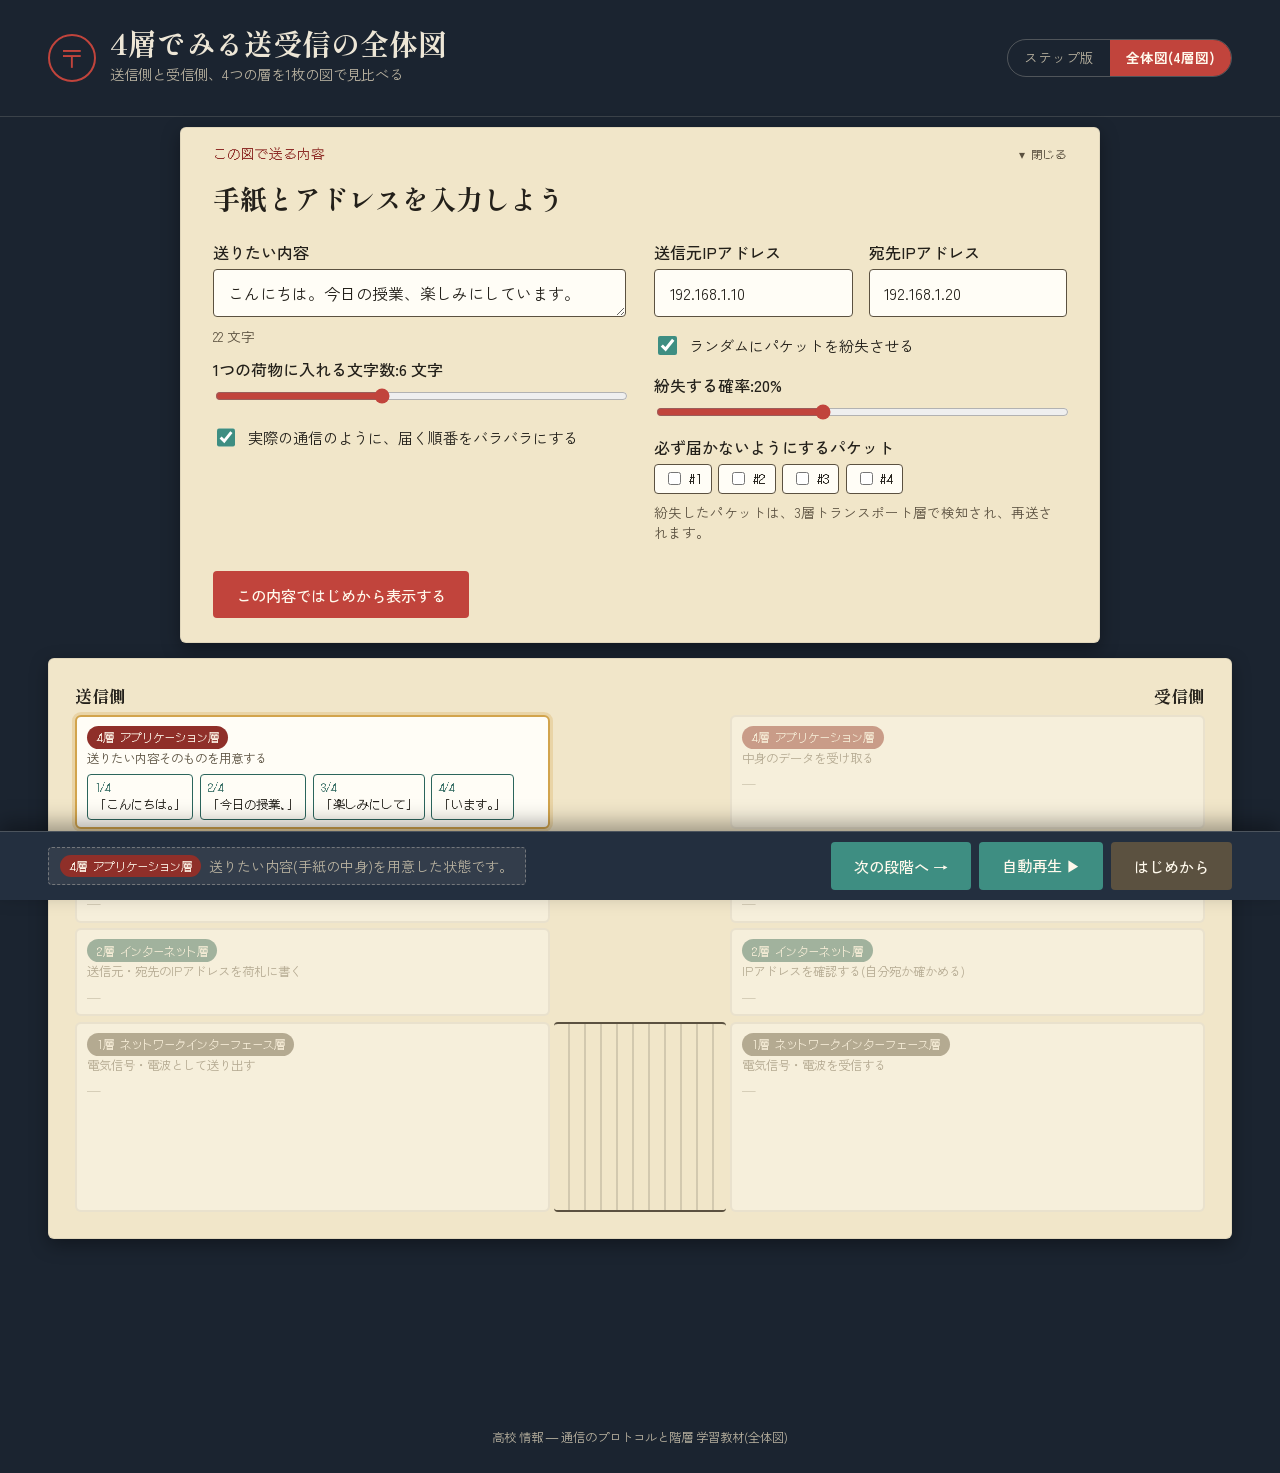
==== commit 57d9dd80: "Add files via upload" ====
--- a/index.html
+++ b/index.html
@@ -66,10 +66,10 @@
           </div>
 
           <label class="toggle">
-            <input type="checkbox" id="randomLossInput">
+            <input type="checkbox" id="randomLossInput" checked>
             <span>ランダムにパケットを紛失させる</span>
           </label>
-          <div class="layers-loss-rate" id="lossRateWrap" hidden>
+          <div class="layers-loss-rate" id="lossRateWrap">
             <label for="lossRateInput" class="field-label">
               紛失する確率:<output id="lossRateVal">20</output>%
             </label>
--- a/layers.css
+++ b/layers.css
@@ -269,6 +269,14 @@
 /* すでに通過した段 */
 .layer-cell--done { opacity: 0.85; }
 
+/* 再送時、パケットが今どの層を通っているかを一時的に強調する */
+.layer-cell--retransmit-pulse {
+  border-color: var(--accent-stamp);
+  box-shadow: 0 0 0 3px rgba(193, 68, 60, 0.32);
+  opacity: 1;
+  transition: border-color 0.2s ease, box-shadow 0.2s ease;
+}
+
 .layer-gutter {
   display: flex;
   align-items: center;
